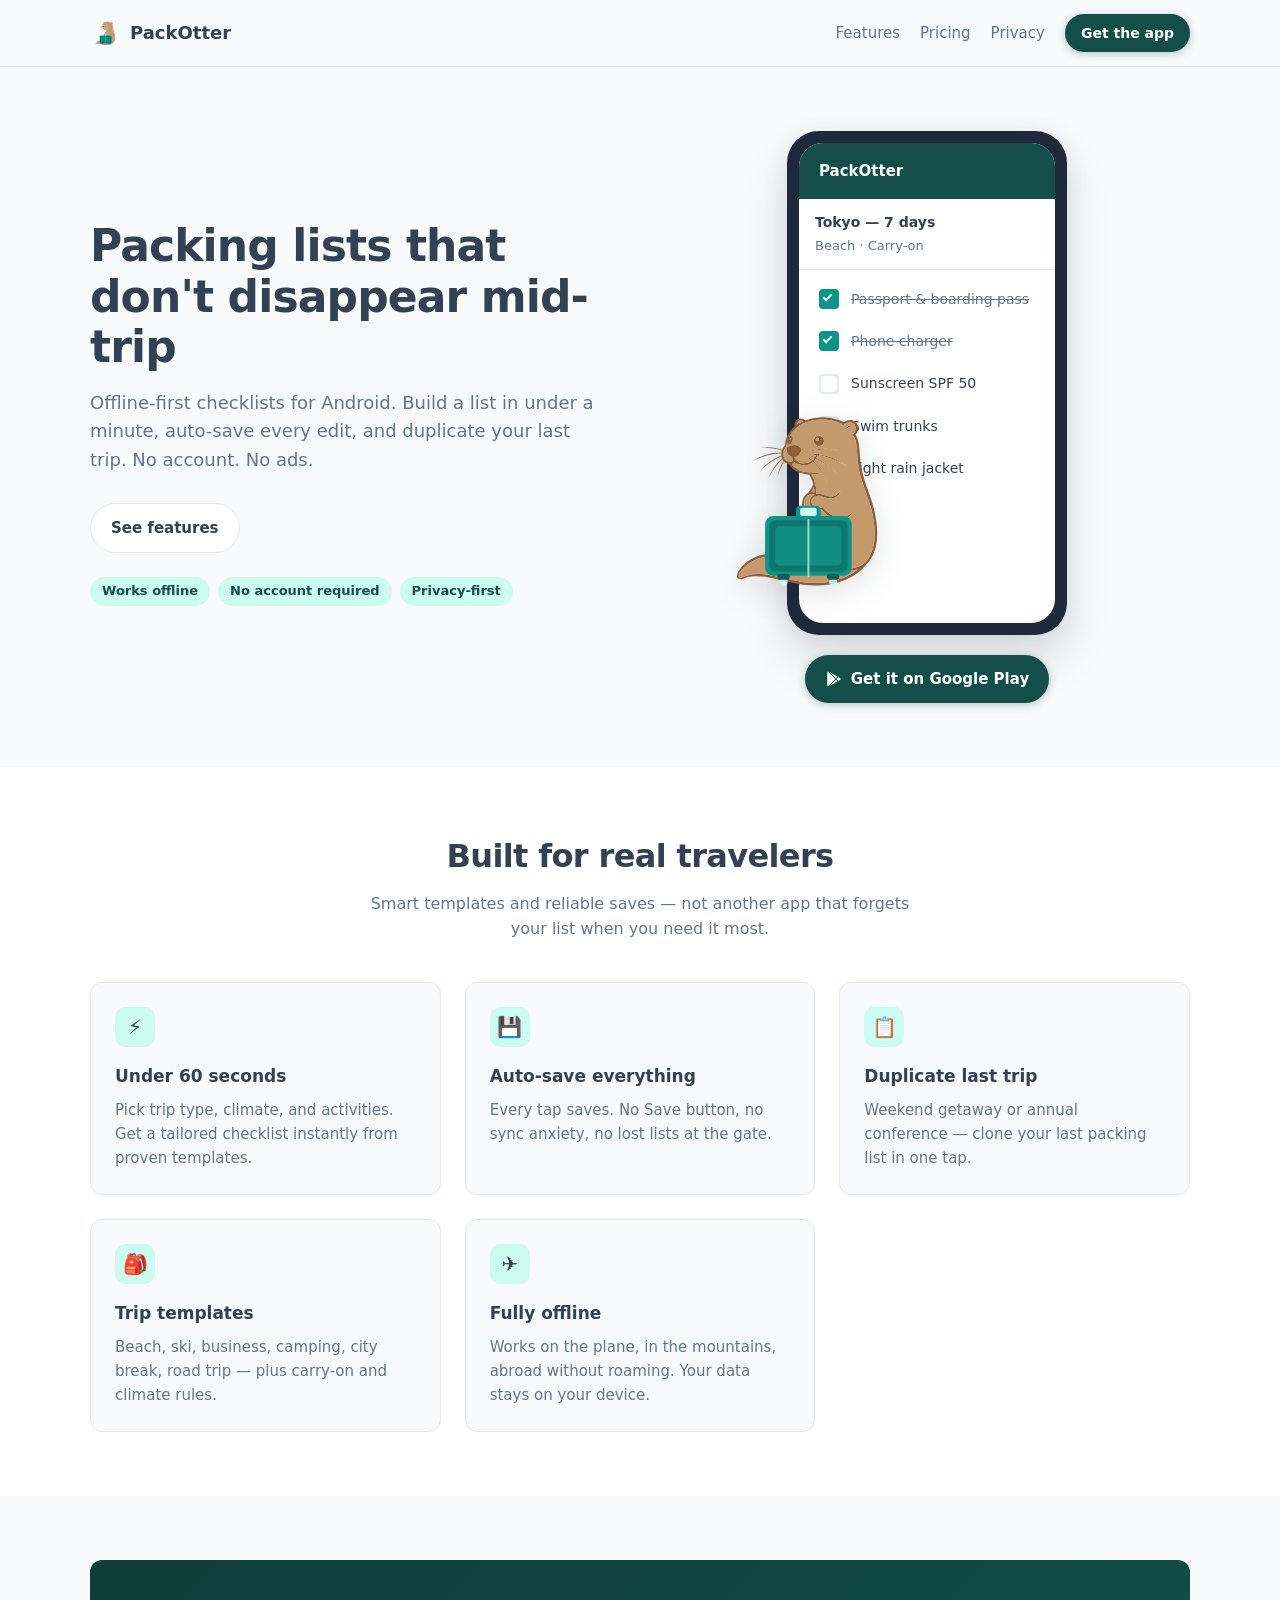
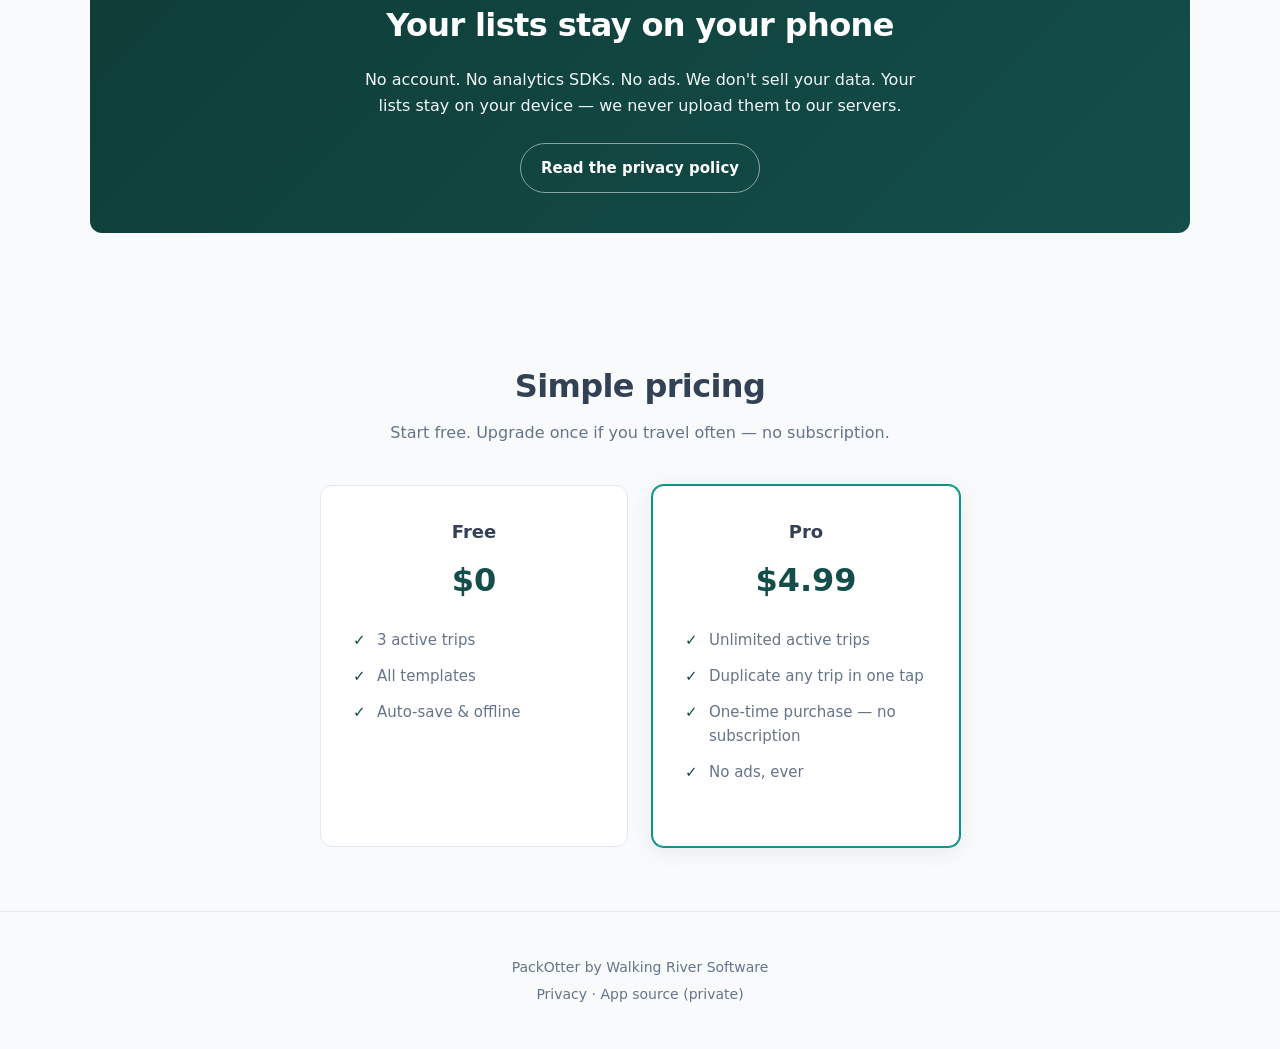
==== index.html @ c83de62f "Enhance marketing content and add app linking files - Updated pricing details in index.html for clar" ====
<!DOCTYPE html>
<html lang="en">
<head>
  <meta charset="utf-8" />
  <meta name="viewport" content="width=device-width, initial-scale=1" />
  <title>PackOtter — Offline travel packing lists for Android</title>
  <meta name="description" content="Build a packing checklist in under a minute. Auto-save every edit. Duplicate last trip. No account, no ads." />
  <meta property="og:title" content="PackOtter — Offline travel packing lists" />
  <meta property="og:description" content="The packing list app that doesn't lose your stuff, doesn't need an account, and doesn't need a subscription." />
  <meta property="og:type" content="website" />
  <link rel="icon" href="assets/favicon.svg" type="image/svg+xml" />
  <link rel="apple-touch-icon" href="assets/apple-touch-icon.png" />
  <link rel="stylesheet" href="css/style.css" />
</head>
<body>
  <header class="site-header">
    <div class="container">
      <a href="index.html" class="logo" aria-label="PackOtter home">
        <img src="assets/logo.svg" width="32" height="32" alt="" aria-hidden="true" />
        PackOtter
      </a>
      <nav aria-label="Main">
        <ul class="nav-links">
          <li><a href="#features" class="nav-hide-mobile">Features</a></li>
          <li><a href="#pricing" class="nav-hide-mobile">Pricing</a></li>
          <li><a href="privacy.html">Privacy</a></li>
          <li>
            <a href="#download" class="btn btn-primary" style="padding: 0.5rem 1rem; font-size: 0.875rem;">Get the app</a>
          </li>
        </ul>
      </nav>
    </div>
  </header>

  <main>
    <section class="hero">
      <div class="container hero-grid">
        <div>
          <h1>Packing lists that don't disappear mid-trip</h1>
          <p class="lead">
            Offline-first checklists for Android. Build a list in under a minute,
            auto-save every edit, and duplicate your last trip.
            No account. No ads.
          </p>
          <div class="hero-cta">
            <a href="#features" class="btn btn-secondary">See features</a>
          </div>
          <div class="hero-badges">
            <span class="badge">Works offline</span>
            <span class="badge">No account required</span>
            <span class="badge">Privacy-first</span>
          </div>
        </div>

        <div class="hero-visual" aria-hidden="true">
          <img src="assets/otter.svg" class="hero-otter" width="200" height="233" alt="" />
          <div class="phone-mockup">
            <div class="phone-frame">
              <div class="phone-screen">
                <div class="mock-header">PackOtter</div>
                <div class="mock-trip">
                  <strong>Tokyo — 7 days</strong>
                  <span>Beach &middot; Carry-on</span>
                </div>
                <div class="mock-checklist">
                  <div class="mock-item done">
                    <span class="mock-checkbox checked"></span>
                    Passport &amp; boarding pass
                  </div>
                  <div class="mock-item done">
                    <span class="mock-checkbox checked"></span>
                    Phone charger
                  </div>
                  <div class="mock-item">
                    <span class="mock-checkbox"></span>
                    Sunscreen SPF 50
                  </div>
                  <div class="mock-item">
                    <span class="mock-checkbox"></span>
                    Swim trunks
                  </div>
                  <div class="mock-item">
                    <span class="mock-checkbox"></span>
                    Light rain jacket
                  </div>
                </div>
              </div>
            </div>
          </div>
          <div class="hero-cta hero-cta--play" id="download">
            <a href="https://play.google.com/store/apps/details?id=com.walkingriver.packotter" class="btn btn-primary" rel="noopener">
              <svg viewBox="0 0 24 24" fill="currentColor" aria-hidden="true"><path d="M3 20.5V3.5C3 2.91 3.34 2.39 3.84 2.15L13.69 12 3.84 21.85C3.34 21.6 3 21.09 3 20.5ZM16.81 15.12L6.05 21.34L14.54 12.85L16.81 15.12ZM20.16 10.81C20.5 11.08 20.75 11.5 20.75 12C20.75 12.5 20.53 12.9 20.18 13.18L17.89 14.5L15.39 12L17.89 9.5L20.16 10.81ZM6.05 2.66L16.81 8.88L14.54 11.15L6.05 2.66Z"/></svg>
              Get it on Google Play
            </a>
          </div>
        </div>
      </div>
    </section>

    <section class="features" id="features">
      <div class="container">
        <h2>Built for real travelers</h2>
        <p class="section-lead">Smart templates and reliable saves — not another app that forgets your list when you need it most.</p>
        <div class="feature-grid">
          <article class="feature-card">
            <div class="feature-icon" aria-hidden="true">⚡</div>
            <h3>Under 60 seconds</h3>
            <p>Pick trip type, climate, and activities. Get a tailored checklist instantly from proven templates.</p>
          </article>
          <article class="feature-card">
            <div class="feature-icon" aria-hidden="true">💾</div>
            <h3>Auto-save everything</h3>
            <p>Every tap saves. No Save button, no sync anxiety, no lost lists at the gate.</p>
          </article>
          <article class="feature-card">
            <div class="feature-icon" aria-hidden="true">📋</div>
            <h3>Duplicate last trip</h3>
            <p>Weekend getaway or annual conference — clone your last packing list in one tap.</p>
          </article>
          <article class="feature-card">
            <div class="feature-icon" aria-hidden="true">🎒</div>
            <h3>Trip templates</h3>
            <p>Beach, ski, business, camping, city break, road trip — plus carry-on and climate rules.</p>
          </article>
          <article class="feature-card">
            <div class="feature-icon" aria-hidden="true">✈️</div>
            <h3>Fully offline</h3>
            <p>Works on the plane, in the mountains, abroad without roaming. Your data stays on your device.</p>
          </article>
        </div>
      </div>
    </section>

    <section>
      <div class="container">
        <div class="privacy-block">
          <h2>Your lists stay on your phone</h2>
          <p>
            No account. No analytics SDKs. No ads. We don't sell your data.
            Your lists stay on your device — we never upload them to our servers.
          </p>
          <a href="privacy.html" class="btn btn-secondary">Read the privacy policy</a>
        </div>
      </div>
    </section>

    <section id="pricing">
      <div class="container">
        <h2>Simple pricing</h2>
        <p class="section-lead">Start free. Upgrade once if you travel often — no subscription.</p>
        <div class="pricing-grid">
          <div class="price-card">
            <h3>Free</h3>
            <p class="price">$0</p>
            <ul>
              <li>3 active trips</li>
              <li>All templates</li>
              <li>Auto-save &amp; offline</li>
            </ul>
          </div>
          <div class="price-card featured">
            <h3>Pro</h3>
            <p class="price">$4.99</p>
            <ul>
              <li>Unlimited active trips</li>
              <li>Duplicate any trip in one tap</li>
              <li>One-time purchase — no subscription</li>
              <li>No ads, ever</li>
            </ul>
          </div>
        </div>
      </div>
    </section>
  </main>

  <footer class="site-footer">
    <div class="container">
      <p>PackOtter by <a href="https://github.com/walkingriver">Walking River Software</a></p>
      <p>
        <a href="privacy.html">Privacy</a>
        &middot;
        <a href="https://github.com/walkingriver/pack-otter-app">App source (private)</a>
      </p>
    </div>
  </footer>
</body>
</html>
---- css/style.css ----
:root {
  /* Teal is accent/highlight — not large text or button fills at mid luminance */
  --teal: #0d9488;
  --teal-dark: #134e4a;
  --teal-darker: #0f3d38;
  --teal-light: #ccfbf1;
  --slate: #334155;
  --slate-muted: #64748b;
  --surface: #f8fafc;
  --white: #ffffff;
  --border: #e2e8f0;
  --shadow: 0 4px 24px rgba(15, 23, 42, 0.08);
  --radius: 12px;
  --max-width: 1100px;
  /* WCAG AA: white on --cta-bg ≈ 7.2:1; --cta-bg on white ≈ 7.2:1 for links */
  --cta-bg: #134e4a;
  --cta-bg-hover: #0f3d38;
  --link: #0f5c54;
}

*,
*::before,
*::after {
  box-sizing: border-box;
}

html {
  scroll-behavior: smooth;
}

body {
  margin: 0;
  font-family: system-ui, -apple-system, "Segoe UI", Roboto, sans-serif;
  line-height: 1.6;
  color: var(--slate);
  background: var(--surface);
}

img {
  max-width: 100%;
  height: auto;
  display: block;
}

a {
  color: var(--link);
  text-decoration: none;
}

a:hover {
  text-decoration: underline;
}

.container {
  width: min(100% - 2rem, var(--max-width));
  margin-inline: auto;
}

/* Header */

.site-header {
  position: sticky;
  top: 0;
  z-index: 10;
  background: rgba(248, 250, 252, 0.9);
  backdrop-filter: blur(8px);
  border-bottom: 1px solid var(--border);
}

.site-header .container {
  display: flex;
  align-items: center;
  justify-content: space-between;
  padding: 0.875rem 0;
}

.logo {
  display: flex;
  align-items: center;
  gap: 0.5rem;
  font-weight: 700;
  font-size: 1.125rem;
  color: var(--slate);
  text-decoration: none;
}

.logo:hover {
  text-decoration: none;
}

.logo svg,
.logo img {
  width: 32px;
  height: 32px;
}

.nav-links {
  display: flex;
  align-items: center;
  gap: 1.25rem;
  list-style: none;
  margin: 0;
  padding: 0;
}

.nav-links a {
  color: var(--slate-muted);
  font-size: 0.9375rem;
  text-decoration: none;
}

.nav-links a:hover {
  color: var(--teal-dark);
}

/* Buttons */

.btn {
  display: inline-flex;
  align-items: center;
  justify-content: center;
  gap: 0.5rem;
  padding: 0.75rem 1.25rem;
  border-radius: 999px;
  font-weight: 600;
  font-size: 0.9375rem;
  text-decoration: none;
  border: none;
  cursor: pointer;
  transition: transform 0.15s ease, box-shadow 0.15s ease;
}

.btn:hover {
  text-decoration: none;
  transform: translateY(-1px);
}

.btn-primary,
a.btn-primary {
  background: var(--cta-bg);
  color: var(--white);
  box-shadow: 0 2px 8px rgba(15, 61, 56, 0.28);
}

.btn-primary:hover,
a.btn-primary:hover {
  background: var(--cta-bg-hover);
  color: var(--white);
  text-decoration: none;
}

.btn-secondary {
  background: var(--white);
  color: var(--slate);
  border: 1px solid var(--border);
}

.btn-secondary:hover {
  border-color: var(--teal-dark);
  color: var(--teal-dark);
}

.btn svg {
  width: 1.125rem;
  height: 1.125rem;
}

/* Hero */

.hero {
  padding: 3.5rem 0 4rem;
}

.hero-grid {
  display: grid;
  grid-template-columns: 1fr 1fr;
  gap: 3rem;
  align-items: center;
}

.hero h1 {
  font-size: clamp(2rem, 4vw, 2.75rem);
  line-height: 1.15;
  margin: 0 0 1rem;
  color: var(--slate);
  letter-spacing: -0.02em;
}

.hero .lead {
  font-size: 1.125rem;
  color: var(--slate-muted);
  margin: 0 0 1.75rem;
  max-width: 32rem;
}

.hero-cta {
  display: flex;
  flex-wrap: wrap;
  gap: 0.75rem;
  margin-bottom: 1.5rem;
}

.hero-badges {
  display: flex;
  flex-wrap: wrap;
  gap: 0.5rem;
}

.badge {
  display: inline-block;
  padding: 0.25rem 0.75rem;
  background: var(--teal-light);
  color: var(--cta-bg);
  border-radius: 999px;
  font-size: 0.8125rem;
  font-weight: 600;
}

/* Hero visual (phone + otter + Play CTA) */

.hero-visual {
  position: relative;
  display: flex;
  flex-direction: column;
  align-items: center;
  justify-self: center;
  width: min(320px, 100%);
  padding-top: 0.5rem;
}

.hero-otter {
  position: absolute;
  left: -3.5rem;
  bottom: 5.5rem;
  width: clamp(140px, 38vw, 200px);
  height: auto;
  z-index: 2;
  pointer-events: none;
  filter: drop-shadow(0 8px 16px rgba(15, 23, 42, 0.12));
}

/* Phone mockup */

.phone-mockup {
  position: relative;
  z-index: 1;
  width: min(280px, 100%);
}

.hero-cta--play {
  position: relative;
  z-index: 2;
  margin-top: 1.25rem;
  margin-bottom: 0;
  justify-content: center;
}

.phone-frame {
  background: #1e293b;
  border-radius: 2rem;
  padding: 0.75rem;
  box-shadow: var(--shadow), 0 24px 48px rgba(15, 23, 42, 0.12);
}

.phone-screen {
  background: var(--white);
  border-radius: 1.5rem;
  overflow: hidden;
  min-height: 480px;
}

.mock-header {
  background: var(--cta-bg);
  color: var(--white);
  padding: 1rem 1.25rem;
  font-weight: 600;
  font-size: 0.9375rem;
}

.mock-trip {
  padding: 0.75rem 1rem;
  border-bottom: 1px solid var(--border);
  font-size: 0.875rem;
}

.mock-trip strong {
  display: block;
  color: var(--slate);
}

.mock-trip span {
  color: var(--slate-muted);
  font-size: 0.8125rem;
}

.mock-checklist {
  padding: 0.5rem 0;
}

.mock-item {
  display: flex;
  align-items: center;
  gap: 0.75rem;
  padding: 0.625rem 1.25rem;
  font-size: 0.875rem;
}

.mock-checkbox {
  width: 1.25rem;
  height: 1.25rem;
  border: 2px solid var(--border);
  border-radius: 4px;
  flex-shrink: 0;
}

.mock-checkbox.checked {
  background: var(--teal);
  border-color: var(--teal);
  position: relative;
}

.mock-checkbox.checked::after {
  content: "";
  position: absolute;
  left: 4px;
  top: 1px;
  width: 5px;
  height: 9px;
  border: solid white;
  border-width: 0 2px 2px 0;
  transform: rotate(45deg);
}

.mock-item.done {
  color: var(--slate-muted);
  text-decoration: line-through;
}

.screenshot-slot {
  margin-top: 1rem;
  text-align: center;
}

.screenshot-slot img {
  border-radius: var(--radius);
  box-shadow: var(--shadow);
  margin-inline: auto;
}

.screenshot-slot figcaption {
  margin-top: 0.5rem;
  font-size: 0.8125rem;
  color: var(--slate-muted);
}

/* Sections */

section {
  padding: 4rem 0;
}

section h2 {
  font-size: clamp(1.5rem, 3vw, 2rem);
  margin: 0 0 0.5rem;
  text-align: center;
  letter-spacing: -0.02em;
}

.section-lead {
  text-align: center;
  color: var(--slate-muted);
  max-width: 36rem;
  margin: 0 auto 2.5rem;
}

.features {
  background: var(--white);
}

.feature-grid {
  display: grid;
  grid-template-columns: repeat(auto-fit, minmax(260px, 1fr));
  gap: 1.5rem;
}

.feature-card {
  padding: 1.5rem;
  border: 1px solid var(--border);
  border-radius: var(--radius);
  background: var(--surface);
}

.feature-card h3 {
  margin: 0 0 0.5rem;
  font-size: 1.0625rem;
  color: var(--slate);
}

.feature-card p {
  margin: 0;
  font-size: 0.9375rem;
  color: var(--slate-muted);
}

.feature-icon {
  width: 2.5rem;
  height: 2.5rem;
  background: var(--teal-light);
  border-radius: 10px;
  display: flex;
  align-items: center;
  justify-content: center;
  margin-bottom: 1rem;
  font-size: 1.25rem;
}

/* Privacy block */

.privacy-block {
  background: linear-gradient(135deg, var(--cta-bg-hover) 0%, var(--cta-bg) 100%);
  color: var(--white);
  border-radius: var(--radius);
  padding: 2.5rem;
  text-align: center;
}

.privacy-block h2 {
  color: var(--white);
  margin-bottom: 1rem;
}

.privacy-block p {
  max-width: 36rem;
  margin: 0 auto 1.5rem;
  opacity: 0.95;
}

.privacy-block .btn-secondary {
  background: transparent;
  color: var(--white);
  border-color: rgba(255, 255, 255, 0.5);
}

.privacy-block .btn-secondary:hover {
  background: rgba(255, 255, 255, 0.1);
  border-color: var(--white);
  color: var(--white);
}

/* Pricing */

.pricing-grid {
  display: grid;
  grid-template-columns: repeat(auto-fit, minmax(260px, 1fr));
  gap: 1.5rem;
  max-width: 640px;
  margin-inline: auto;
}

.price-card {
  background: var(--white);
  border: 1px solid var(--border);
  border-radius: var(--radius);
  padding: 2rem;
  text-align: center;
}

.price-card.featured {
  border-color: var(--teal);
  box-shadow: 0 0 0 1px var(--teal), var(--shadow);
}

.price-card h3 {
  margin: 0 0 0.25rem;
  font-size: 1.125rem;
}

.price-card .price {
  font-size: 2rem;
  font-weight: 700;
  color: var(--teal-dark);
  margin: 0.5rem 0 1rem;
}

.price-card ul {
  list-style: none;
  padding: 0;
  margin: 0 0 1.5rem;
  text-align: left;
  font-size: 0.9375rem;
  color: var(--slate-muted);
}

.price-card li {
  padding: 0.375rem 0;
  padding-left: 1.5rem;
  position: relative;
}

.price-card li::before {
  content: "✓";
  position: absolute;
  left: 0;
  color: var(--teal-dark);
  font-weight: 700;
}

/* Footer */

.site-footer {
  padding: 2.5rem 0;
  border-top: 1px solid var(--border);
  text-align: center;
  font-size: 0.875rem;
  color: var(--slate-muted);
}

.site-footer p {
  margin: 0.25rem 0;
}

.site-footer a {
  color: var(--slate-muted);
}

.site-footer a:hover {
  color: var(--link);
}

/* Privacy page */

.page-content {
  padding: 3rem 0 4rem;
}

.page-content h1 {
  color: var(--teal-dark);
  margin-top: 0;
}

.page-content h2 {
  color: var(--cta-bg-hover);
  font-size: 1.25rem;
  margin-top: 2rem;
  text-align: left;
}

.page-content ul {
  padding-left: 1.25rem;
}

.back-link {
  display: inline-block;
  margin-bottom: 1.5rem;
  font-size: 0.9375rem;
}

/* Responsive */

@media (max-width: 768px) {
  .hero-grid {
    grid-template-columns: 1fr;
    gap: 2rem;
  }

  .hero-visual {
    order: -1;
  }

  .hero-otter {
    left: -0.5rem;
    bottom: 6.5rem;
    width: 130px;
    z-index: 2;
  }

  .nav-links .nav-hide-mobile {
    display: none;
  }

  .hero {
    padding-top: 2rem;
  }
}
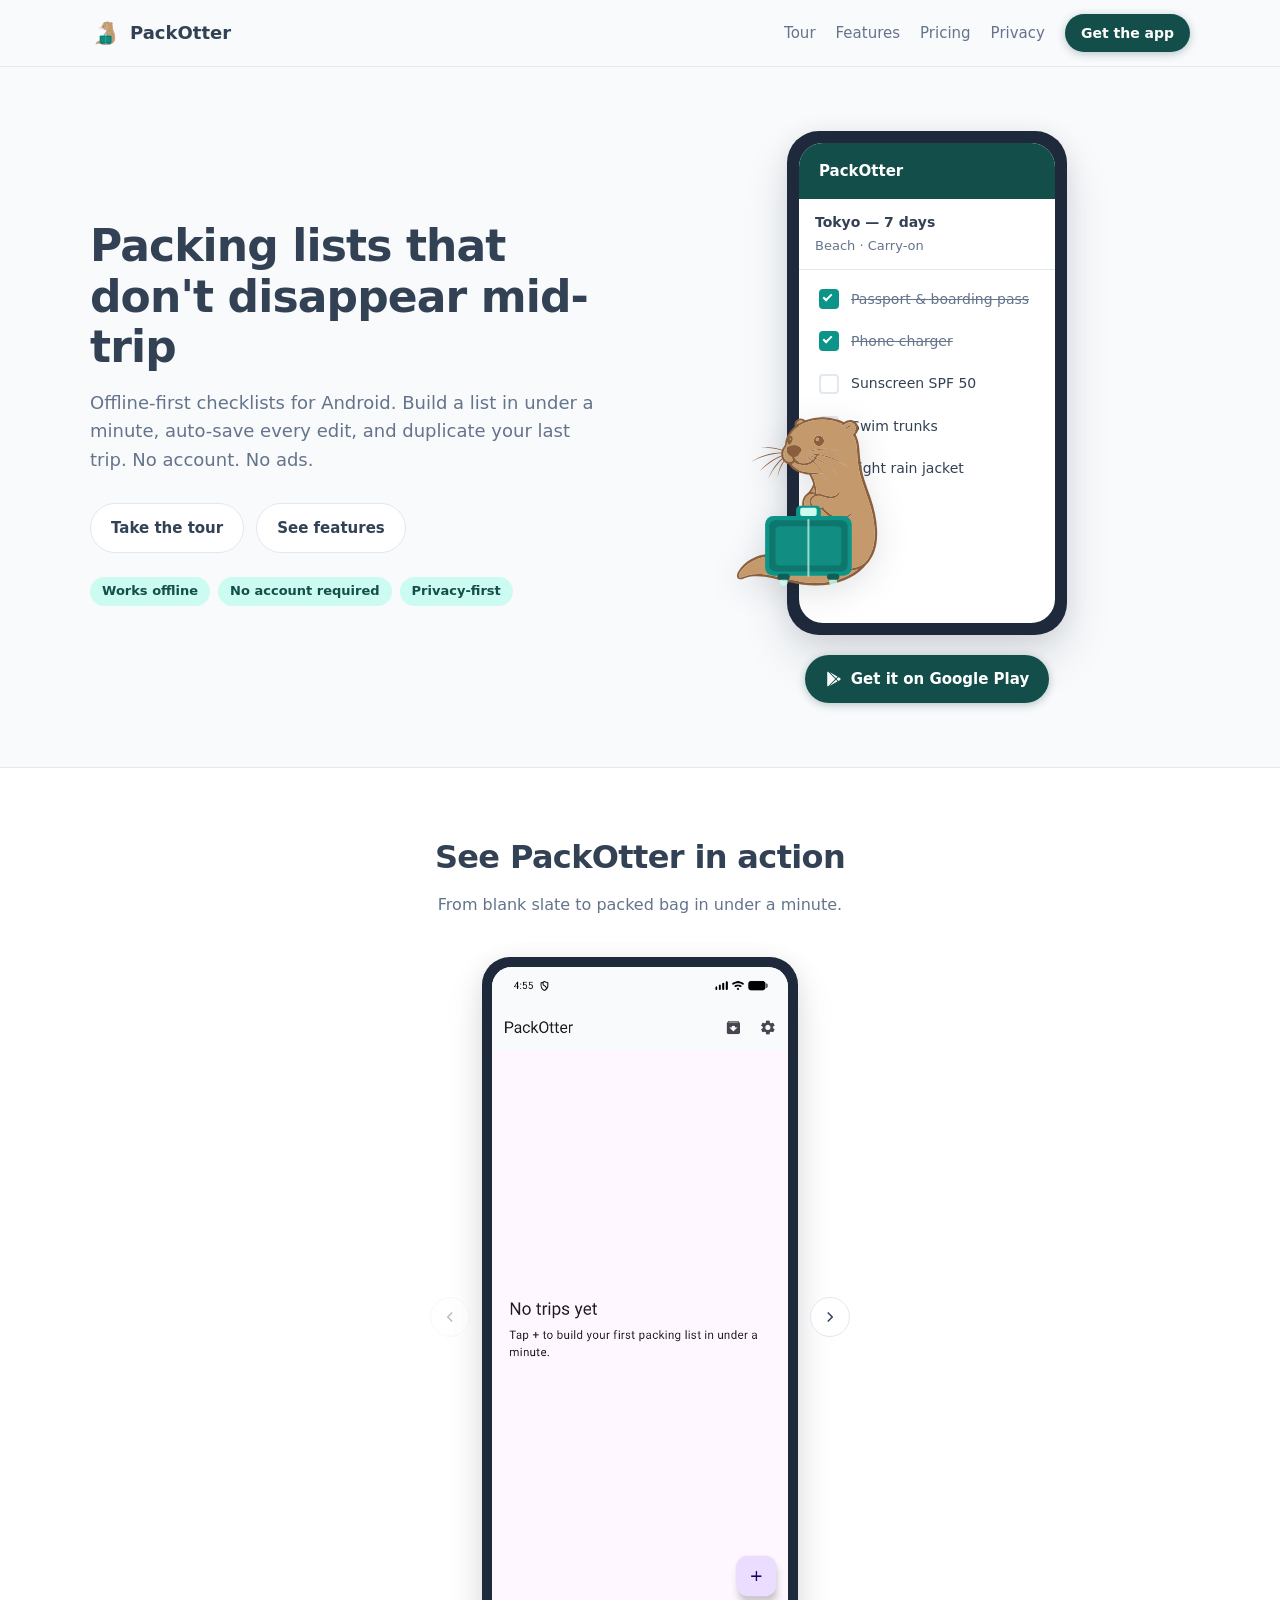
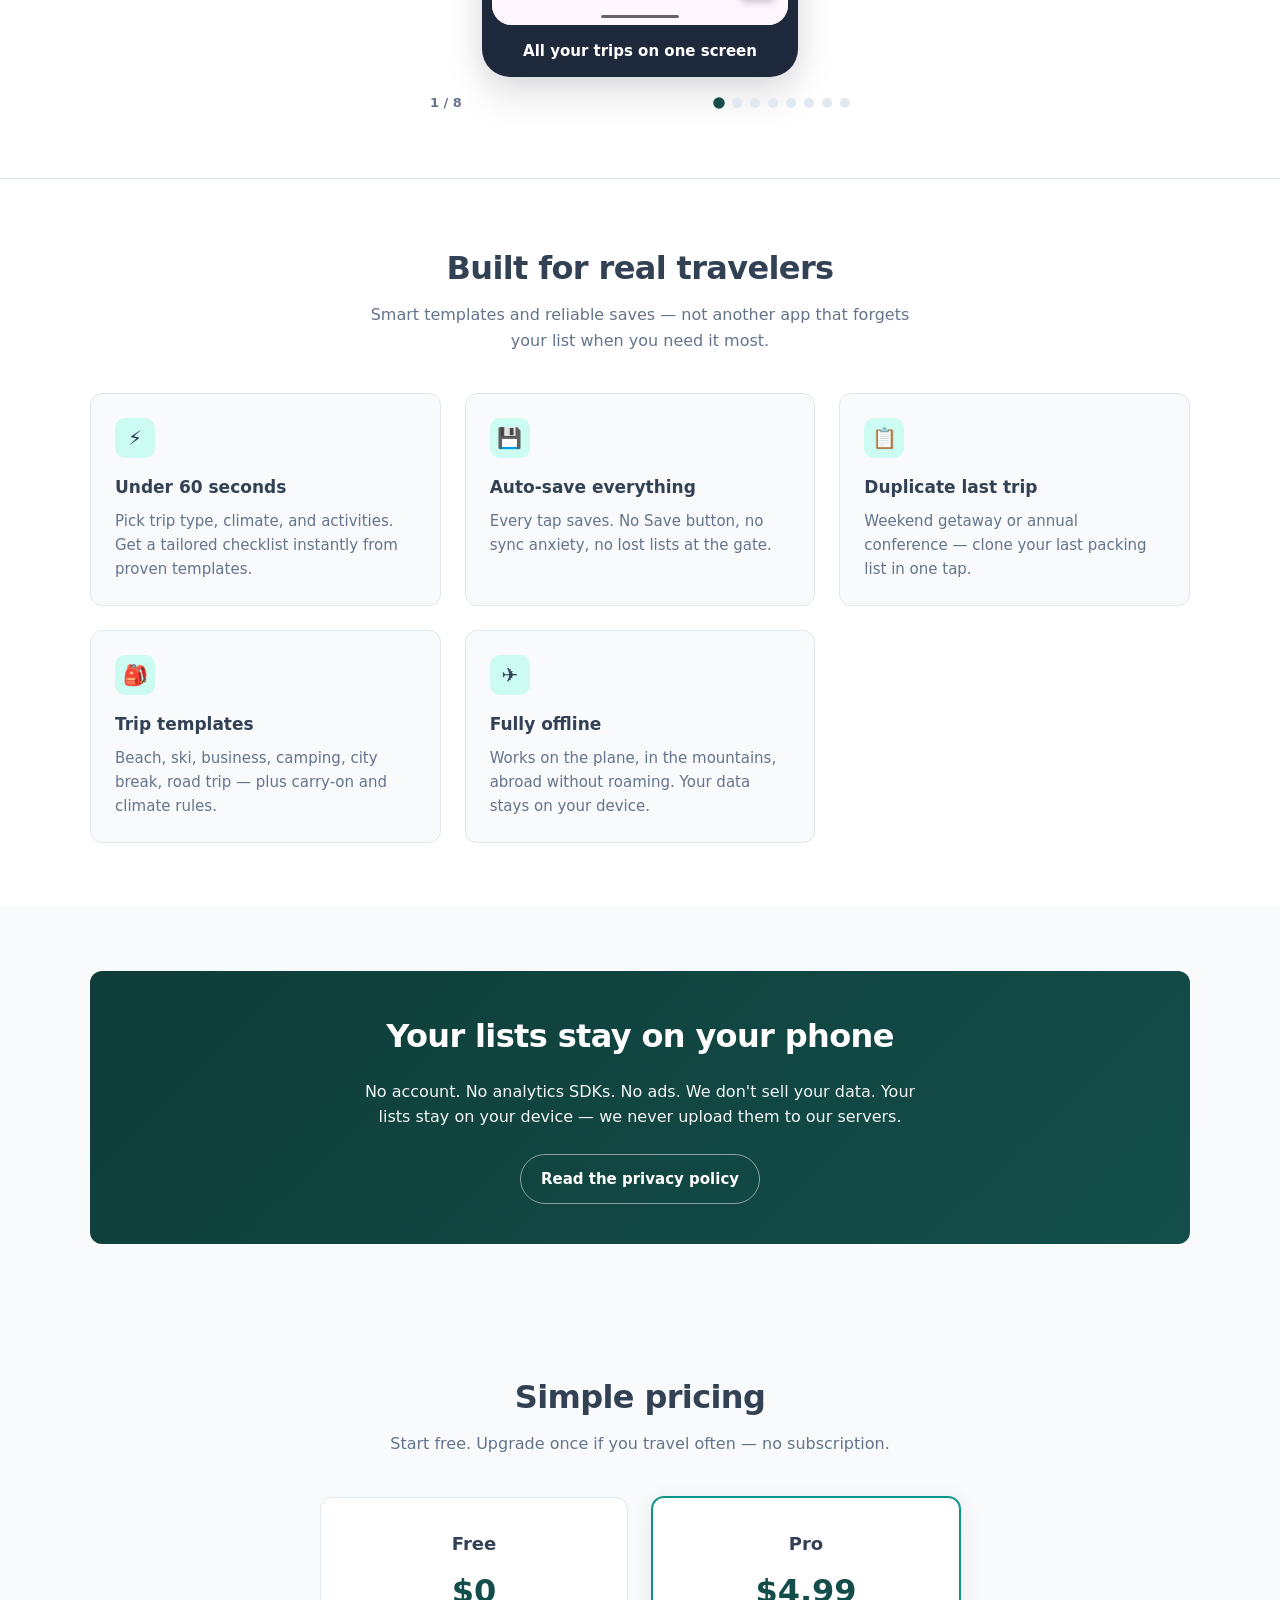
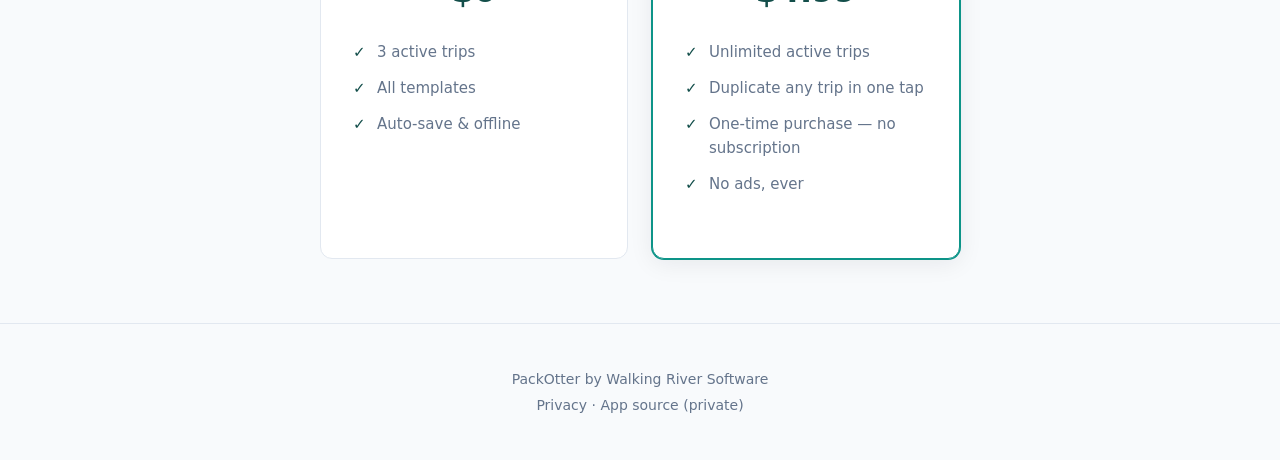
==== commit 0eff8cab: "Add app tour section and screenshots to enhance user experience - Introduced a new tour section in i" ====
--- a/index.html
+++ b/index.html
@@ -21,6 +21,7 @@
       </a>
       <nav aria-label="Main">
         <ul class="nav-links">
+          <li><a href="#tour" class="nav-hide-mobile">Tour</a></li>
           <li><a href="#features" class="nav-hide-mobile">Features</a></li>
           <li><a href="#pricing" class="nav-hide-mobile">Pricing</a></li>
           <li><a href="privacy.html">Privacy</a></li>
@@ -43,6 +44,7 @@
             No account. No ads.
           </p>
           <div class="hero-cta">
+            <a href="#tour" class="btn btn-secondary">Take the tour</a>
             <a href="#features" class="btn btn-secondary">See features</a>
           </div>
           <div class="hero-badges">
@@ -97,6 +99,31 @@
       </div>
     </section>
 
+    <section class="tour" id="tour">
+      <div class="container">
+        <h2>See PackOtter in action</h2>
+        <p class="section-lead">From blank slate to packed bag in under a minute.</p>
+        <div class="tour-viewer" data-tour tabindex="0" aria-label="App screenshot tour">
+          <div class="tour-stage">
+            <button type="button" class="tour-nav" data-tour-prev aria-label="Previous screen">
+              <svg viewBox="0 0 24 24" fill="none" stroke="currentColor" stroke-width="2" aria-hidden="true"><path d="M15 18l-6-6 6-6"/></svg>
+            </button>
+            <figure class="tour-phone">
+              <img src="assets/screenshots/01_home.png" width="360" height="800" data-tour-img alt="PackOtter home screen showing trip list" />
+              <figcaption data-tour-caption>All your trips on one screen</figcaption>
+            </figure>
+            <button type="button" class="tour-nav" data-tour-next aria-label="Next screen">
+              <svg viewBox="0 0 24 24" fill="none" stroke="currentColor" stroke-width="2" aria-hidden="true"><path d="M9 18l6-6-6-6"/></svg>
+            </button>
+          </div>
+          <div class="tour-meta">
+            <span class="tour-counter" data-tour-counter>1 / 8</span>
+            <div class="tour-dots" data-tour-dots role="tablist" aria-label="Tour screens"></div>
+          </div>
+        </div>
+      </div>
+    </section>
+
     <section class="features" id="features">
       <div class="container">
         <h2>Built for real travelers</h2>
@@ -183,5 +210,6 @@
       </p>
     </div>
   </footer>
+  <script src="js/tour.js" defer></script>
 </body>
 </html>
--- a/css/style.css
+++ b/css/style.css
@@ -353,6 +353,116 @@
   color: var(--slate-muted);
 }
 
+/* App tour */
+
+.tour {
+  background: var(--white);
+  border-top: 1px solid var(--border);
+  border-bottom: 1px solid var(--border);
+}
+
+.tour-viewer {
+  max-width: 420px;
+  margin-inline: auto;
+}
+
+.tour-stage {
+  display: grid;
+  grid-template-columns: auto 1fr auto;
+  align-items: center;
+  gap: 0.75rem;
+}
+
+.tour-phone {
+  margin: 0;
+  background: #1e293b;
+  border-radius: 1.75rem;
+  padding: 0.625rem;
+  box-shadow: var(--shadow), 0 20px 40px rgba(15, 23, 42, 0.1);
+}
+
+.tour-phone img {
+  width: 100%;
+  border-radius: 1.25rem;
+  aspect-ratio: 9 / 20;
+  object-fit: cover;
+  object-position: top;
+  background: var(--white);
+}
+
+.tour-phone figcaption {
+  margin: 0.875rem 0.25rem 0.25rem;
+  text-align: center;
+  font-size: 0.9375rem;
+  font-weight: 600;
+  color: var(--white);
+}
+
+.tour-nav {
+  display: inline-flex;
+  align-items: center;
+  justify-content: center;
+  width: 2.5rem;
+  height: 2.5rem;
+  border: 1px solid var(--border);
+  border-radius: 999px;
+  background: var(--white);
+  color: var(--slate);
+  cursor: pointer;
+  transition: border-color 0.15s ease, color 0.15s ease;
+}
+
+.tour-nav:hover:not(:disabled) {
+  border-color: var(--teal-dark);
+  color: var(--teal-dark);
+}
+
+.tour-nav:disabled {
+  opacity: 0.35;
+  cursor: not-allowed;
+}
+
+.tour-nav svg {
+  width: 1.125rem;
+  height: 1.125rem;
+}
+
+.tour-meta {
+  display: flex;
+  align-items: center;
+  justify-content: space-between;
+  margin-top: 1rem;
+  gap: 1rem;
+}
+
+.tour-counter {
+  font-size: 0.8125rem;
+  font-weight: 600;
+  color: var(--slate-muted);
+}
+
+.tour-dots {
+  display: flex;
+  flex-wrap: wrap;
+  justify-content: center;
+  gap: 0.5rem;
+}
+
+.tour-dot {
+  width: 0.625rem;
+  height: 0.625rem;
+  padding: 0;
+  border: none;
+  border-radius: 999px;
+  background: var(--border);
+  cursor: pointer;
+}
+
+.tour-dot.is-active {
+  background: var(--teal-dark);
+  transform: scale(1.15);
+}
+
 /* Sections */
 
 section {
@@ -581,4 +691,18 @@
   .hero {
     padding-top: 2rem;
   }
-}
+
+  .tour-stage {
+    grid-template-columns: 1fr;
+    gap: 1rem;
+  }
+
+  .tour-nav {
+    display: none;
+  }
+
+  .tour-meta {
+    flex-direction: column;
+    align-items: center;
+  }
+}
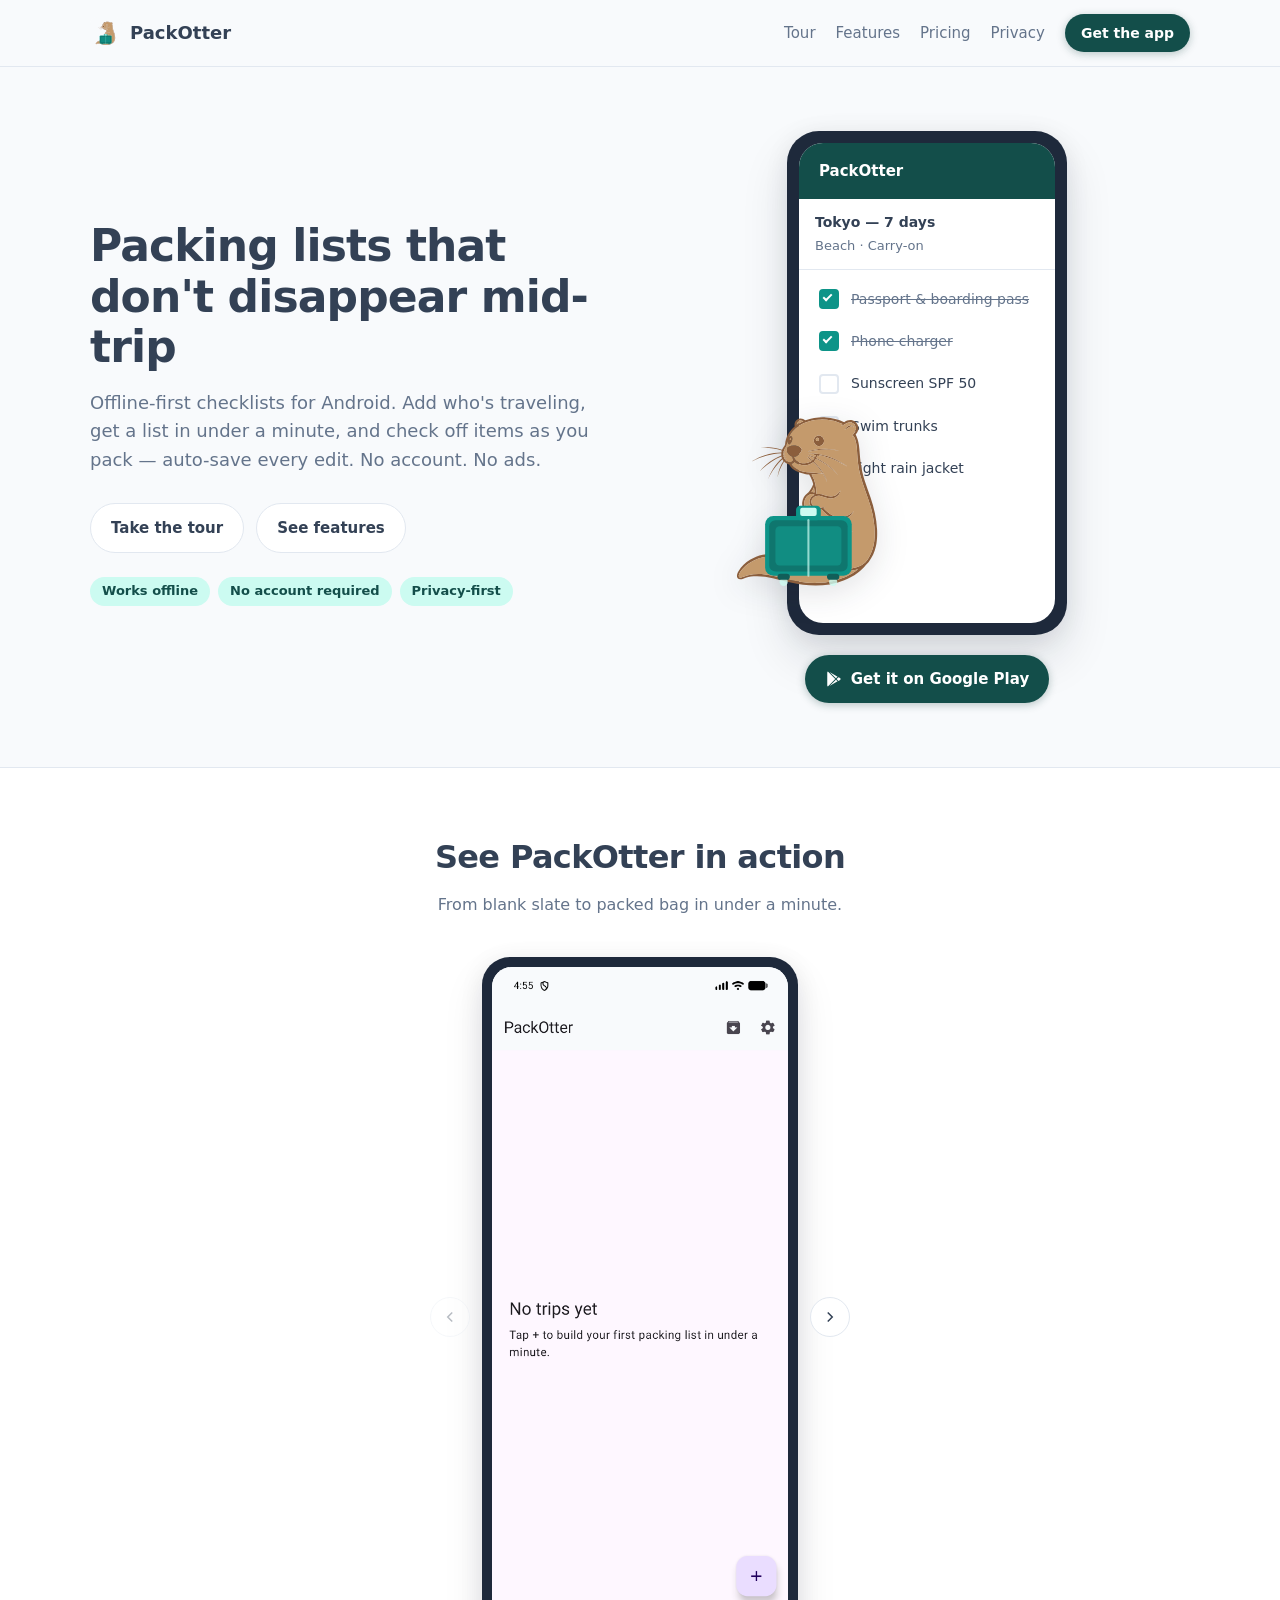
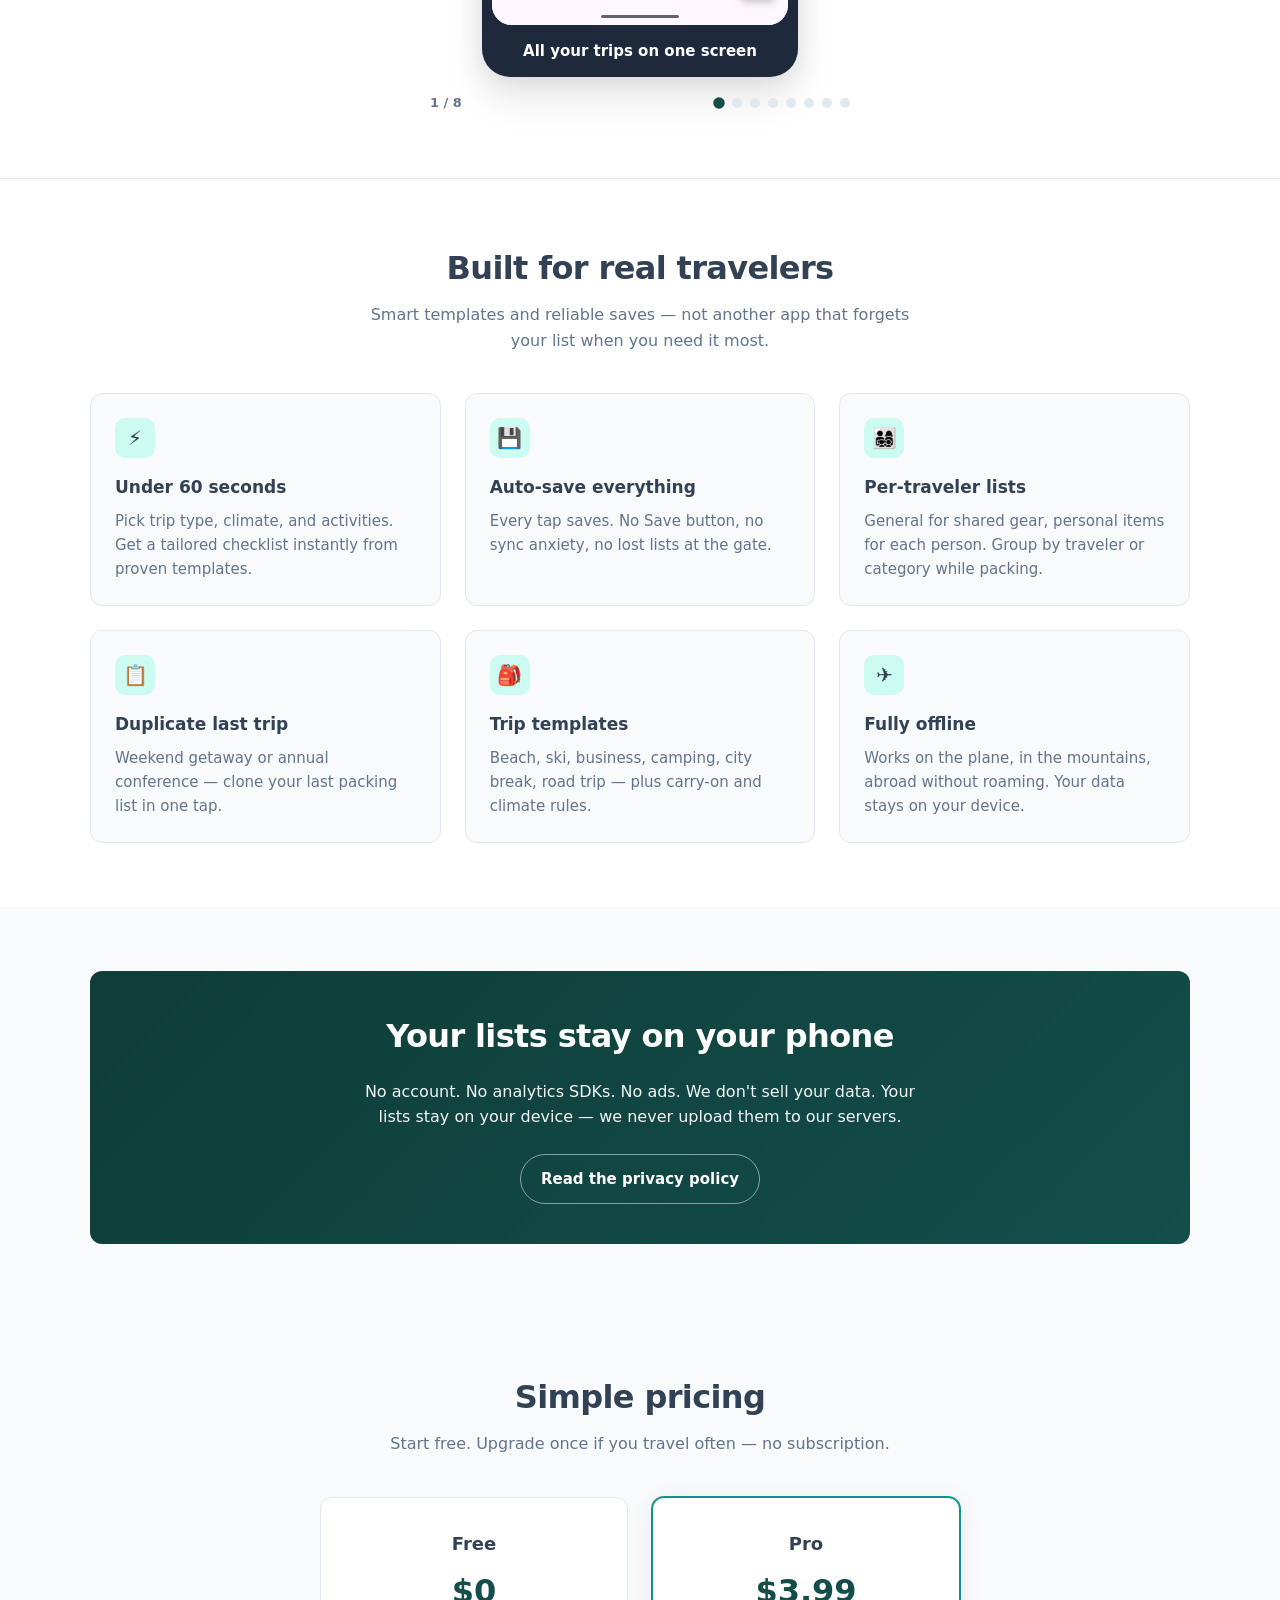
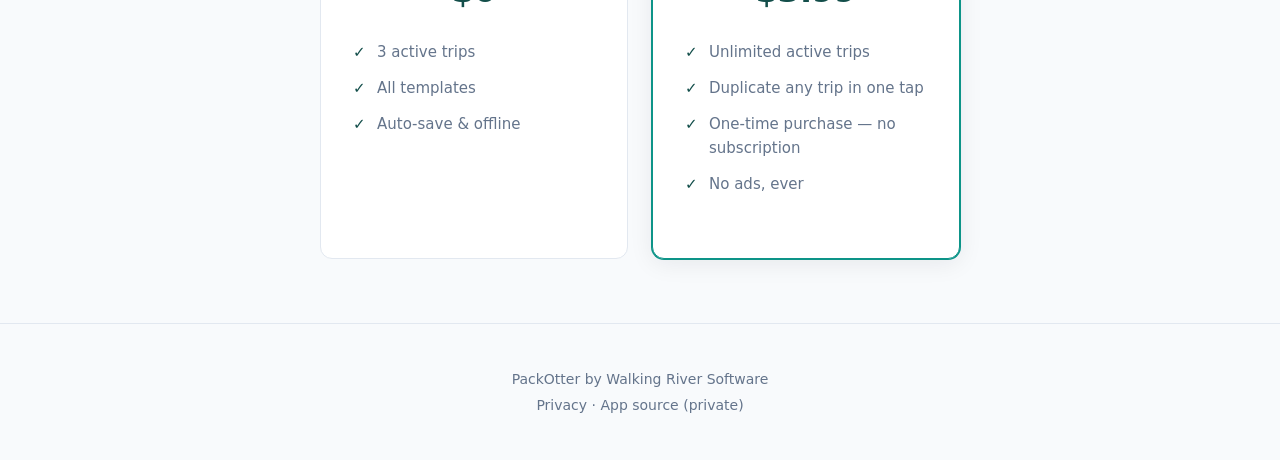
==== commit 9536cc83: "Enhance app features and marketing content - Updated the app description in index.html to include tr" ====
--- a/index.html
+++ b/index.html
@@ -39,8 +39,8 @@
         <div>
           <h1>Packing lists that don't disappear mid-trip</h1>
           <p class="lead">
-            Offline-first checklists for Android. Build a list in under a minute,
-            auto-save every edit, and duplicate your last trip.
+            Offline-first checklists for Android. Add who's traveling, get a list in under a minute,
+            and check off items as you pack — auto-save every edit.
             No account. No ads.
           </p>
           <div class="hero-cta">
@@ -140,6 +140,11 @@
             <p>Every tap saves. No Save button, no sync anxiety, no lost lists at the gate.</p>
           </article>
           <article class="feature-card">
+            <div class="feature-icon" aria-hidden="true">👨‍👩‍👧‍👦</div>
+            <h3>Per-traveler lists</h3>
+            <p>General for shared gear, personal items for each person. Group by traveler or category while packing.</p>
+          </article>
+          <article class="feature-card">
             <div class="feature-icon" aria-hidden="true">📋</div>
             <h3>Duplicate last trip</h3>
             <p>Weekend getaway or annual conference — clone your last packing list in one tap.</p>
@@ -187,7 +192,7 @@
           </div>
           <div class="price-card featured">
             <h3>Pro</h3>
-            <p class="price">$4.99</p>
+            <p class="price">$3.99</p>
             <ul>
               <li>Unlimited active trips</li>
               <li>Duplicate any trip in one tap</li>
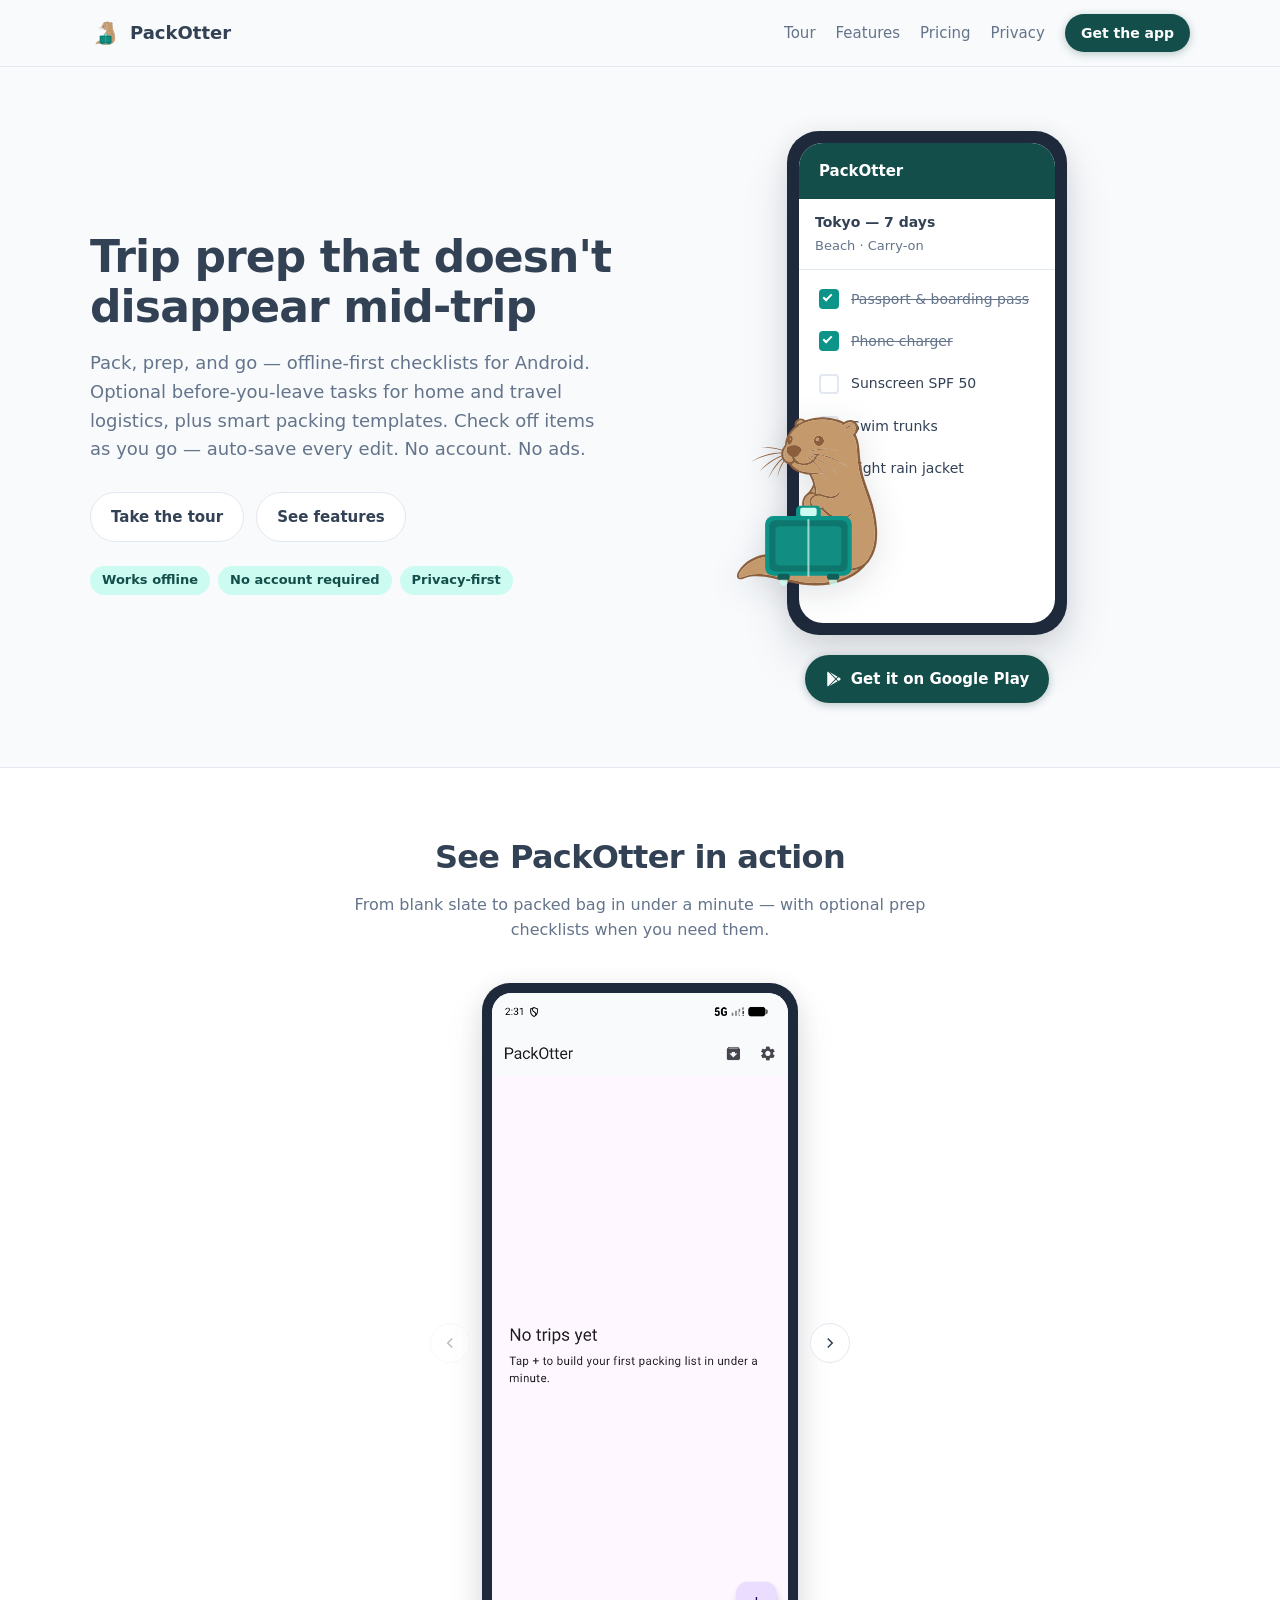
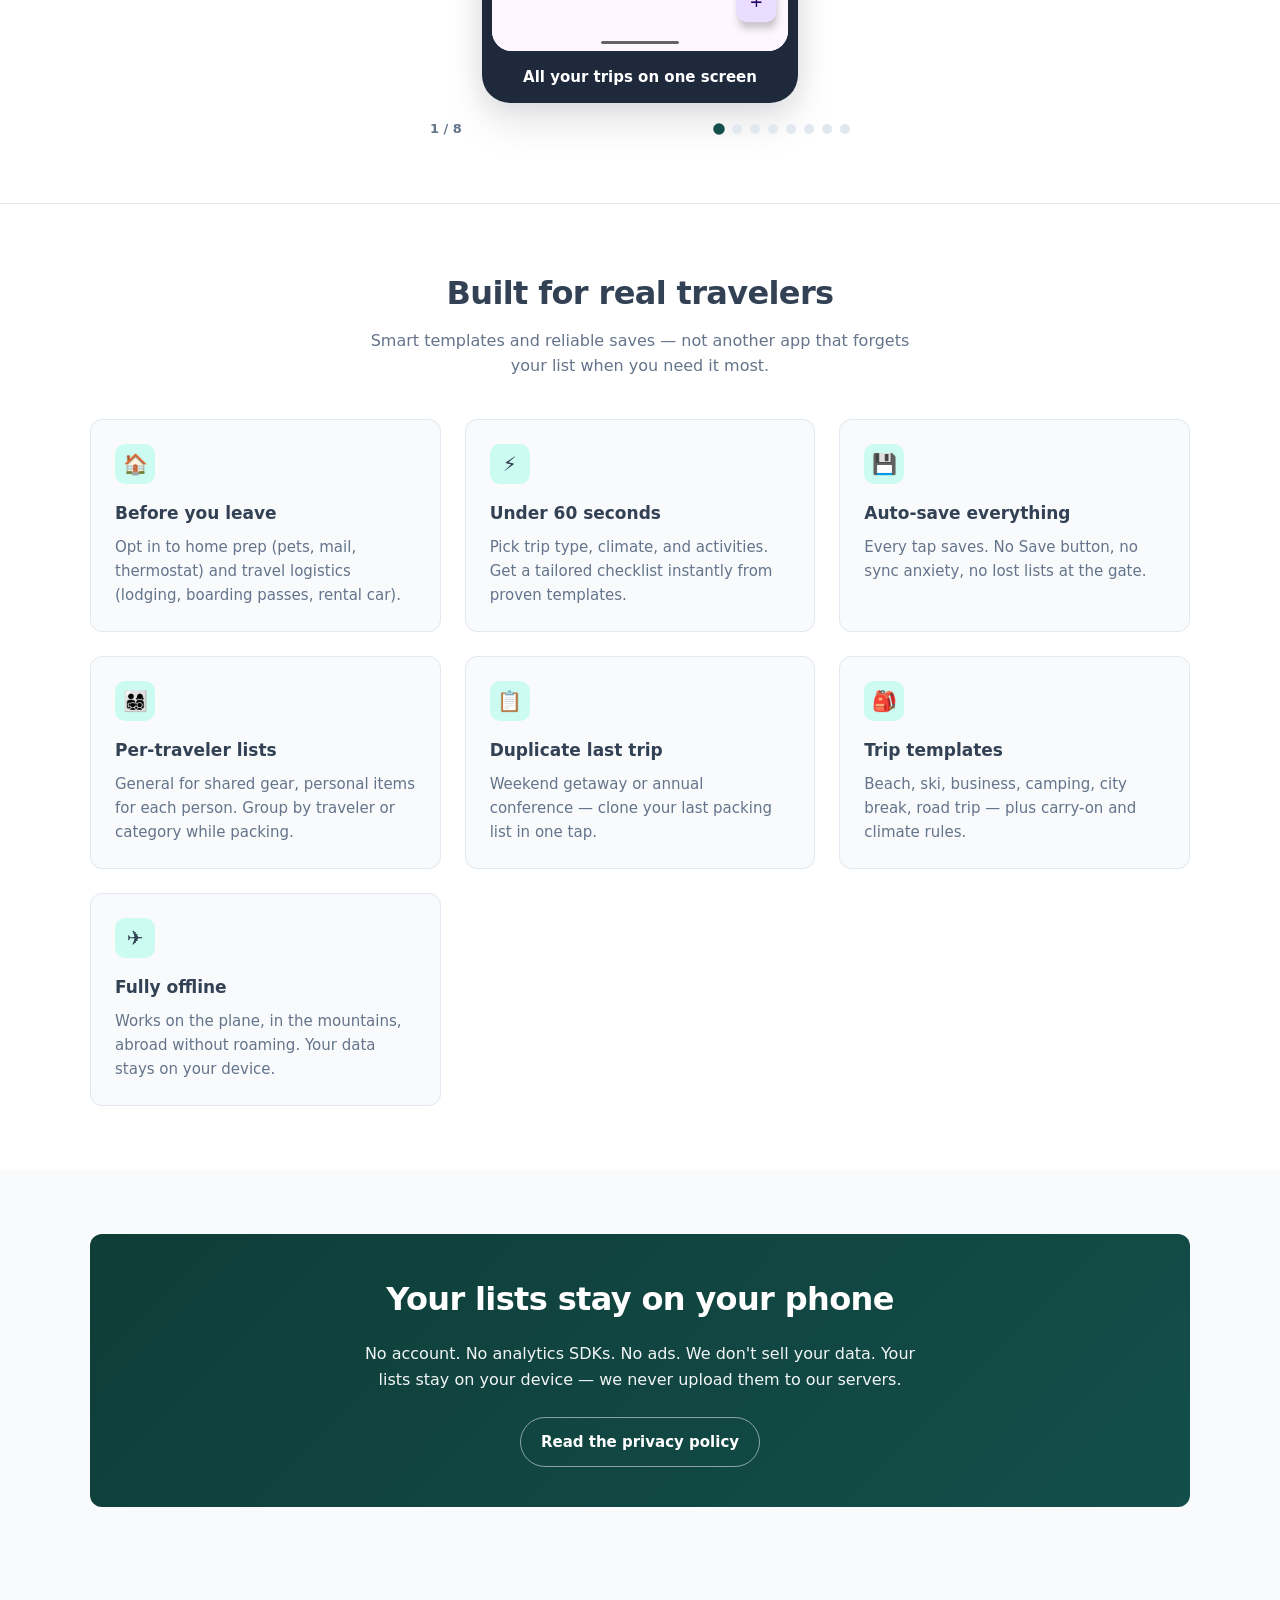
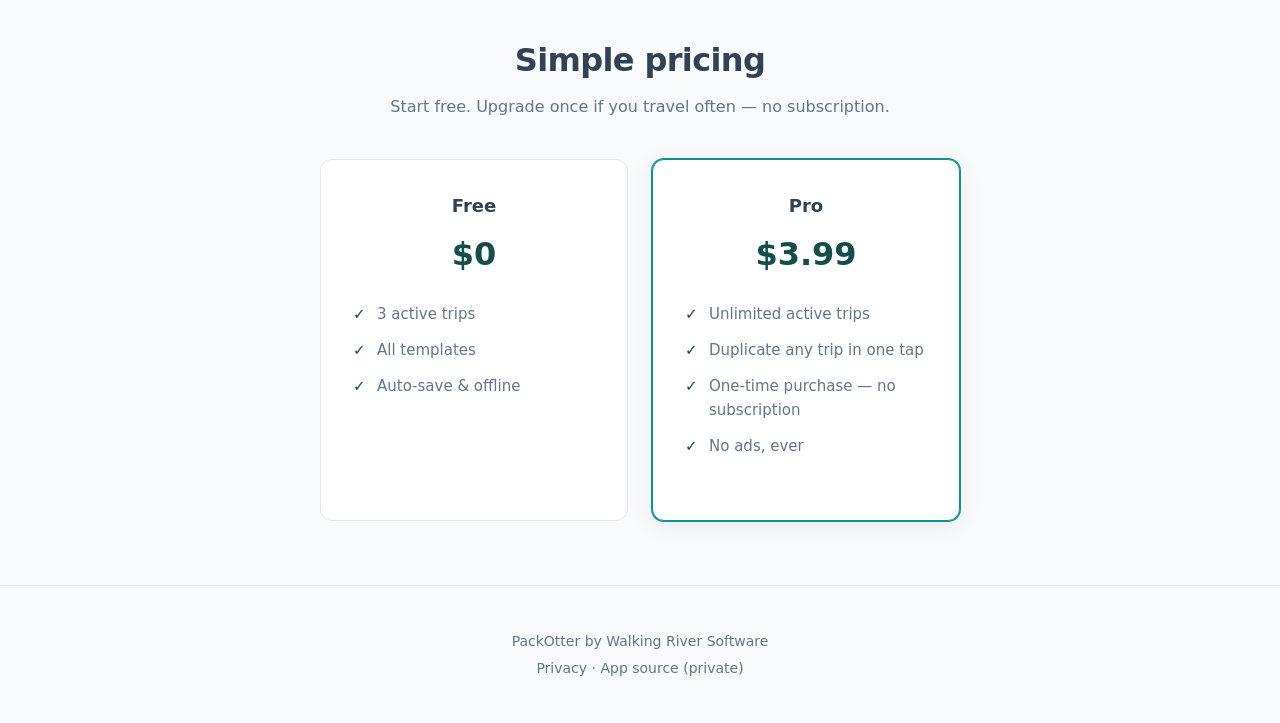
==== commit 040426a6: "Refresh app tour screenshots and homepage copy for trip prep checklists" ====
--- a/index.html
+++ b/index.html
@@ -3,10 +3,10 @@
 <head>
   <meta charset="utf-8" />
   <meta name="viewport" content="width=device-width, initial-scale=1" />
-  <title>PackOtter — Offline travel packing lists for Android</title>
-  <meta name="description" content="Build a packing checklist in under a minute. Auto-save every edit. Duplicate last trip. No account, no ads." />
-  <meta property="og:title" content="PackOtter — Offline travel packing lists" />
-  <meta property="og:description" content="The packing list app that doesn't lose your stuff, doesn't need an account, and doesn't need a subscription." />
+  <title>PackOtter — Trip prep checklists for Android</title>
+  <meta name="description" content="Trip prep checklists in under a minute — optional home and travel logistics plus packing. Auto-save every edit. No account, no ads." />
+  <meta property="og:title" content="PackOtter — Trip prep checklists" />
+  <meta property="og:description" content="The trip prep app that doesn't lose your stuff, doesn't need an account, and doesn't need a subscription." />
   <meta property="og:type" content="website" />
   <link rel="icon" href="assets/favicon.svg" type="image/svg+xml" />
   <link rel="apple-touch-icon" href="assets/apple-touch-icon.png" />
@@ -37,11 +37,11 @@
     <section class="hero">
       <div class="container hero-grid">
         <div>
-          <h1>Packing lists that don't disappear mid-trip</h1>
+          <h1>Trip prep that doesn't disappear mid-trip</h1>
           <p class="lead">
-            Offline-first checklists for Android. Add who's traveling, get a list in under a minute,
-            and check off items as you pack — auto-save every edit.
-            No account. No ads.
+            Pack, prep, and go — offline-first checklists for Android. Optional before-you-leave
+            tasks for home and travel logistics, plus smart packing templates. Check off items as
+            you go — auto-save every edit. No account. No ads.
           </p>
           <div class="hero-cta">
             <a href="#tour" class="btn btn-secondary">Take the tour</a>
@@ -102,7 +102,7 @@
     <section class="tour" id="tour">
       <div class="container">
         <h2>See PackOtter in action</h2>
-        <p class="section-lead">From blank slate to packed bag in under a minute.</p>
+        <p class="section-lead">From blank slate to packed bag in under a minute — with optional prep checklists when you need them.</p>
         <div class="tour-viewer" data-tour tabindex="0" aria-label="App screenshot tour">
           <div class="tour-stage">
             <button type="button" class="tour-nav" data-tour-prev aria-label="Previous screen">
@@ -129,6 +129,11 @@
         <h2>Built for real travelers</h2>
         <p class="section-lead">Smart templates and reliable saves — not another app that forgets your list when you need it most.</p>
         <div class="feature-grid">
+          <article class="feature-card">
+            <div class="feature-icon" aria-hidden="true">🏠</div>
+            <h3>Before you leave</h3>
+            <p>Opt in to home prep (pets, mail, thermostat) and travel logistics (lodging, boarding passes, rental car).</p>
+          </article>
           <article class="feature-card">
             <div class="feature-icon" aria-hidden="true">⚡</div>
             <h3>Under 60 seconds</h3>
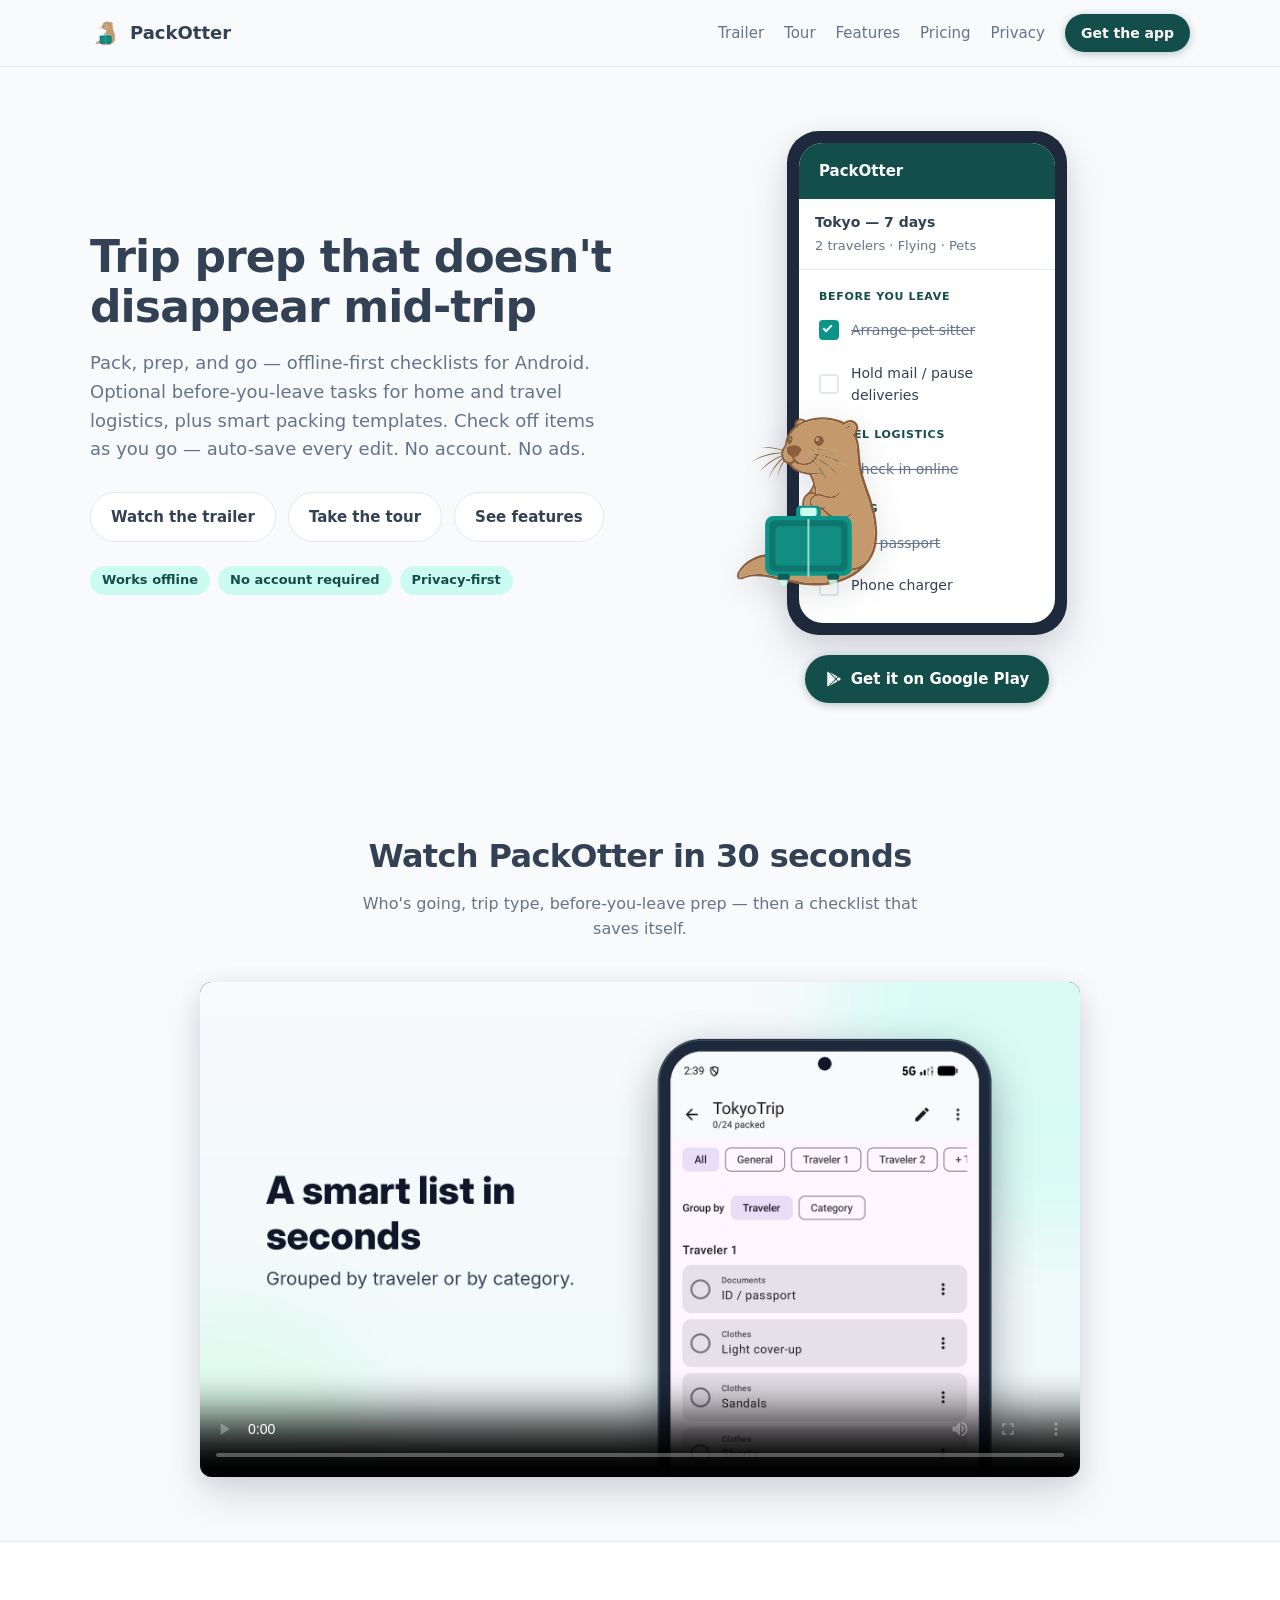
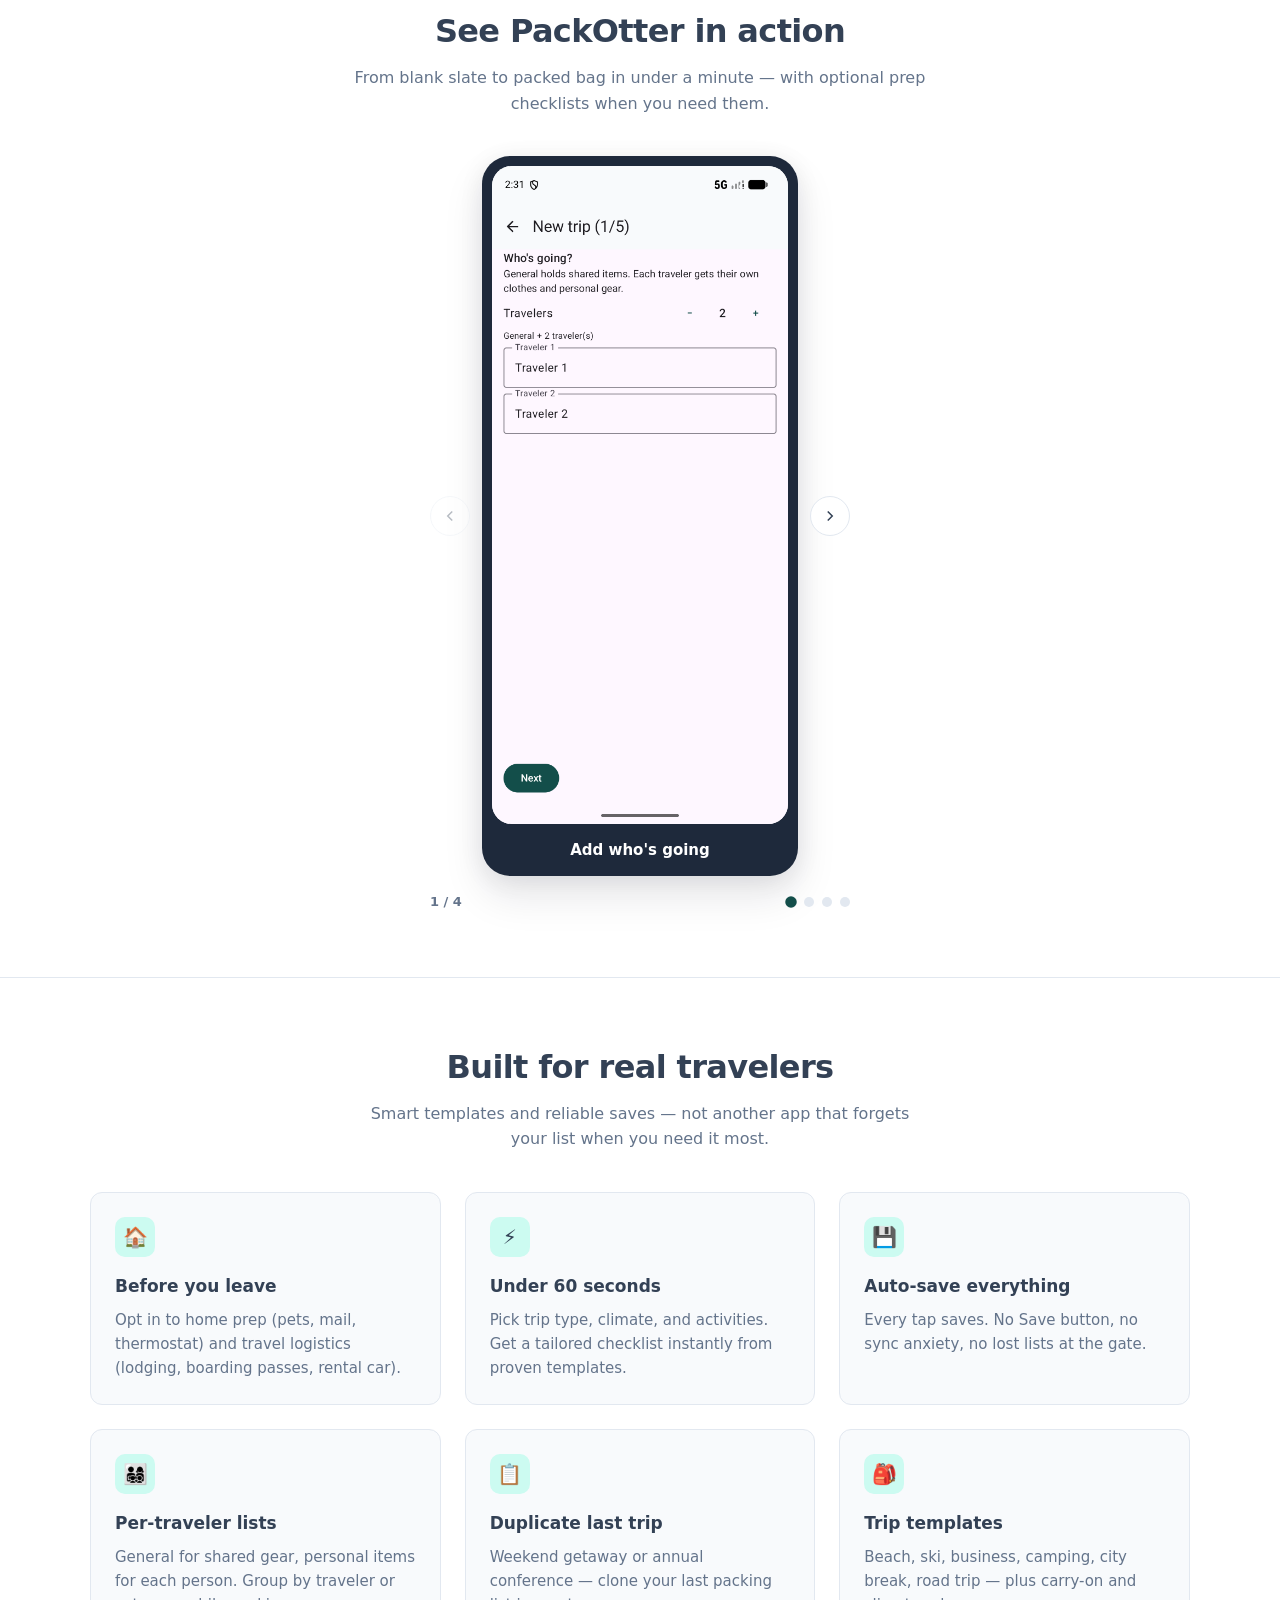
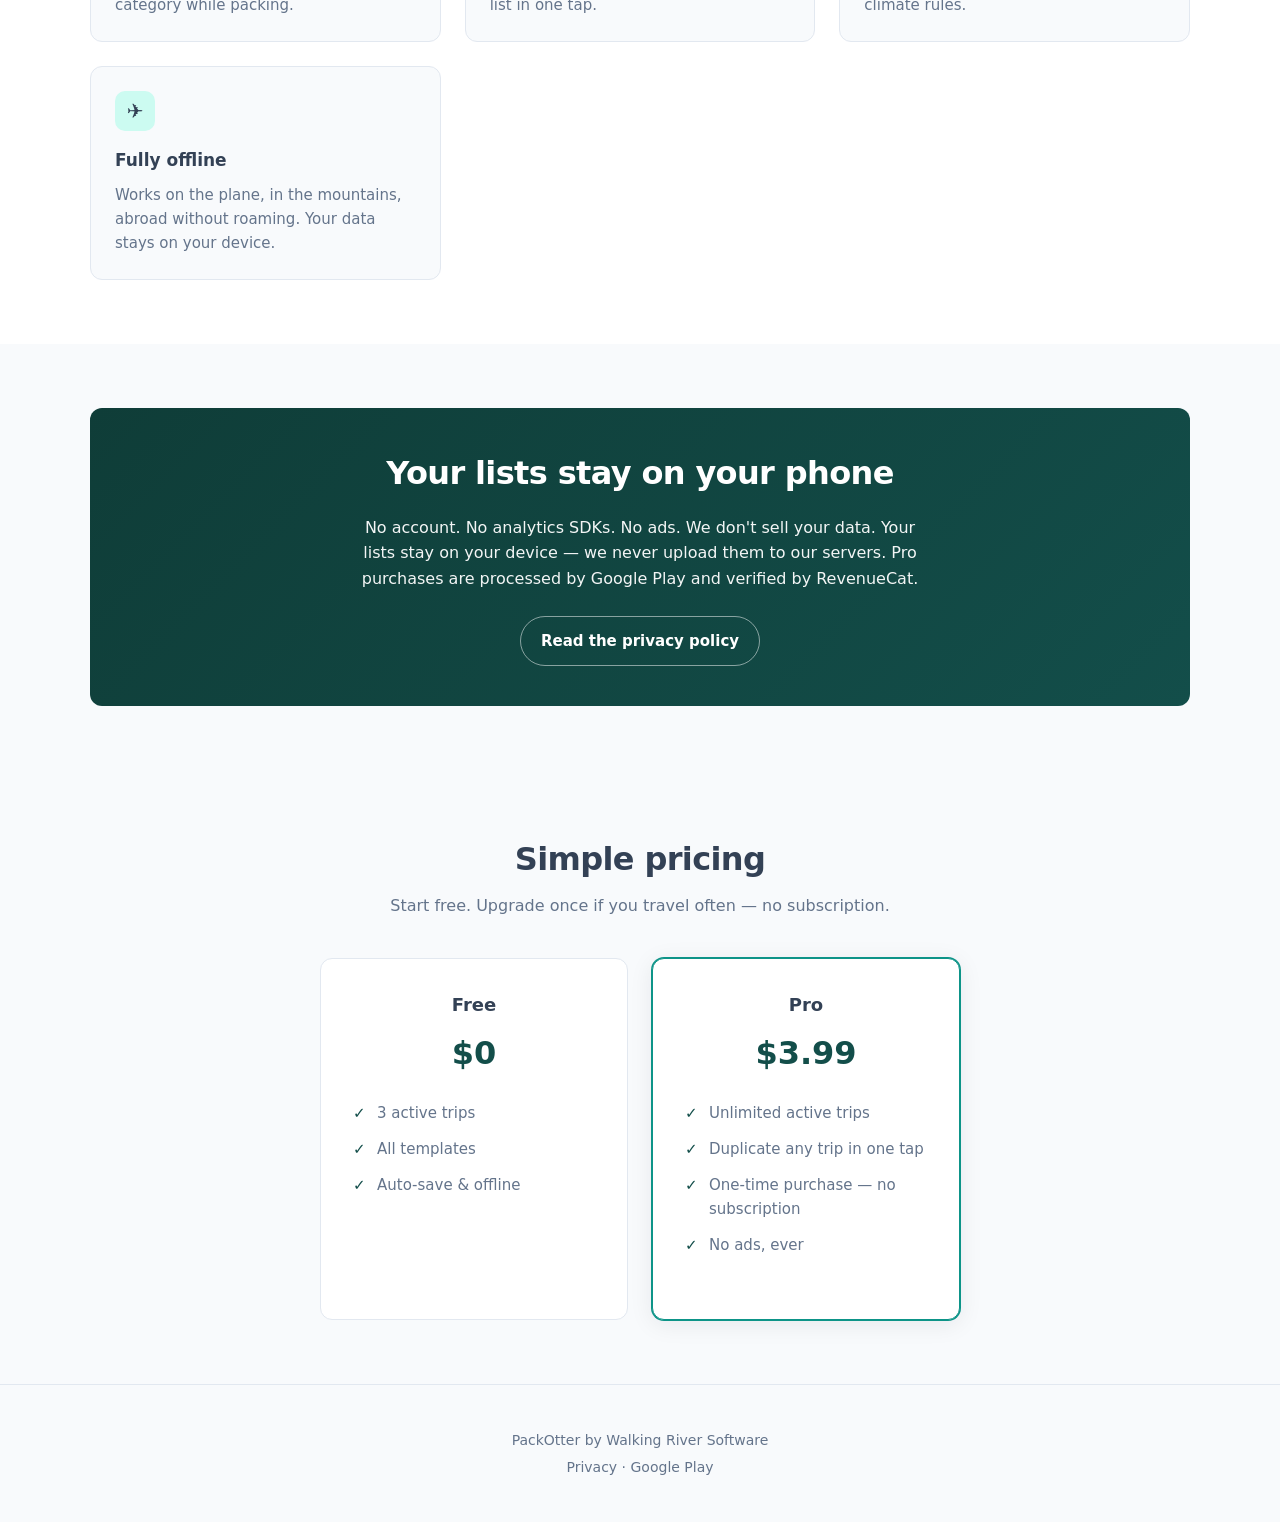
==== commit 2d245c16: "Site refresh for packotter.walkingriver.com Trailer section, prep-focused hero mockup, canonical/OG " ====
--- a/index.html
+++ b/index.html
@@ -8,6 +8,10 @@
   <meta property="og:title" content="PackOtter — Trip prep checklists" />
   <meta property="og:description" content="The trip prep app that doesn't lose your stuff, doesn't need an account, and doesn't need a subscription." />
   <meta property="og:type" content="website" />
+  <meta property="og:url" content="https://packotter.walkingriver.com/" />
+  <meta property="og:image" content="https://packotter.walkingriver.com/assets/og-image.png" />
+  <meta name="twitter:card" content="summary_large_image" />
+  <link rel="canonical" href="https://packotter.walkingriver.com/" />
   <link rel="icon" href="assets/favicon.svg" type="image/svg+xml" />
   <link rel="apple-touch-icon" href="assets/apple-touch-icon.png" />
   <link rel="stylesheet" href="css/style.css" />
@@ -21,6 +25,7 @@
       </a>
       <nav aria-label="Main">
         <ul class="nav-links">
+          <li><a href="#trailer" class="nav-hide-mobile">Trailer</a></li>
           <li><a href="#tour" class="nav-hide-mobile">Tour</a></li>
           <li><a href="#features" class="nav-hide-mobile">Features</a></li>
           <li><a href="#pricing" class="nav-hide-mobile">Pricing</a></li>
@@ -44,6 +49,7 @@
             you go — auto-save every edit. No account. No ads.
           </p>
           <div class="hero-cta">
+            <a href="#trailer" class="btn btn-secondary">Watch the trailer</a>
             <a href="#tour" class="btn btn-secondary">Take the tour</a>
             <a href="#features" class="btn btn-secondary">See features</a>
           </div>
@@ -62,28 +68,31 @@
                 <div class="mock-header">PackOtter</div>
                 <div class="mock-trip">
                   <strong>Tokyo — 7 days</strong>
-                  <span>Beach &middot; Carry-on</span>
+                  <span>2 travelers &middot; Flying &middot; Pets</span>
                 </div>
                 <div class="mock-checklist">
+                  <div class="mock-section">Before you leave</div>
                   <div class="mock-item done">
                     <span class="mock-checkbox checked"></span>
-                    Passport &amp; boarding pass
-                  </div>
+                    Arrange pet sitter
+                  </div>
+                  <div class="mock-item">
+                    <span class="mock-checkbox"></span>
+                    Hold mail / pause deliveries
+                  </div>
+                  <div class="mock-section">Travel logistics</div>
                   <div class="mock-item done">
                     <span class="mock-checkbox checked"></span>
-                    Phone charger
+                    Check in online
+                  </div>
+                  <div class="mock-section">Packing</div>
+                  <div class="mock-item done">
+                    <span class="mock-checkbox checked"></span>
+                    ID / passport
                   </div>
                   <div class="mock-item">
                     <span class="mock-checkbox"></span>
-                    Sunscreen SPF 50
-                  </div>
-                  <div class="mock-item">
-                    <span class="mock-checkbox"></span>
-                    Swim trunks
-                  </div>
-                  <div class="mock-item">
-                    <span class="mock-checkbox"></span>
-                    Light rain jacket
+                    Phone charger
                   </div>
                 </div>
               </div>
@@ -95,6 +104,19 @@
               Get it on Google Play
             </a>
           </div>
+        </div>
+      </div>
+    </section>
+
+    <section class="trailer" id="trailer">
+      <div class="container">
+        <h2>Watch PackOtter in 30 seconds</h2>
+        <p class="section-lead">Who's going, trip type, before-you-leave prep — then a checklist that saves itself.</p>
+        <div class="trailer-frame">
+          <video controls playsinline preload="metadata" poster="assets/video/packotter-trailer-poster.jpg">
+            <source src="assets/video/packotter-trailer-16x9.mp4" type="video/mp4" />
+            Your browser can't play this video. <a href="assets/video/packotter-trailer-16x9.mp4">Download the trailer</a>.
+          </video>
         </div>
       </div>
     </section>
@@ -109,15 +131,15 @@
               <svg viewBox="0 0 24 24" fill="none" stroke="currentColor" stroke-width="2" aria-hidden="true"><path d="M15 18l-6-6 6-6"/></svg>
             </button>
             <figure class="tour-phone">
-              <img src="assets/screenshots/01_home.png" width="360" height="800" data-tour-img alt="PackOtter home screen showing trip list" />
-              <figcaption data-tour-caption>All your trips on one screen</figcaption>
+              <img src="assets/screenshots/02_wizard_travelers.png" width="360" height="800" data-tour-img alt="Trip wizard asking who is traveling" />
+              <figcaption data-tour-caption>Add who's going</figcaption>
             </figure>
             <button type="button" class="tour-nav" data-tour-next aria-label="Next screen">
               <svg viewBox="0 0 24 24" fill="none" stroke="currentColor" stroke-width="2" aria-hidden="true"><path d="M9 18l6-6-6-6"/></svg>
             </button>
           </div>
           <div class="tour-meta">
-            <span class="tour-counter" data-tour-counter>1 / 8</span>
+            <span class="tour-counter" data-tour-counter>1 / 4</span>
             <div class="tour-dots" data-tour-dots role="tablist" aria-label="Tour screens"></div>
           </div>
         </div>
@@ -175,6 +197,7 @@
           <p>
             No account. No analytics SDKs. No ads. We don't sell your data.
             Your lists stay on your device — we never upload them to our servers.
+            Pro purchases are processed by Google Play and verified by RevenueCat.
           </p>
           <a href="privacy.html" class="btn btn-secondary">Read the privacy policy</a>
         </div>
@@ -216,7 +239,7 @@
       <p>
         <a href="privacy.html">Privacy</a>
         &middot;
-        <a href="https://github.com/walkingriver/pack-otter-app">App source (private)</a>
+        <a href="https://play.google.com/store/apps/details?id=com.walkingriver.packotter">Google Play</a>
       </p>
     </div>
   </footer>
--- a/css/style.css
+++ b/css/style.css
@@ -706,3 +706,30 @@
     align-items: center;
   }
 }
+
+/* Hero mock section labels */
+.mock-section {
+  padding: 0.625rem 1.25rem 0.25rem;
+  font-size: 0.6875rem;
+  font-weight: 700;
+  letter-spacing: 0.06em;
+  text-transform: uppercase;
+  color: var(--teal-dark);
+}
+
+/* Trailer */
+.trailer-frame {
+  max-width: 880px;
+  margin: 0 auto;
+  border-radius: var(--radius);
+  overflow: hidden;
+  box-shadow: var(--shadow), 0 20px 40px rgba(15, 23, 42, 0.12);
+  background: #0f172a;
+}
+
+.trailer-frame video {
+  display: block;
+  width: 100%;
+  height: auto;
+  aspect-ratio: 16 / 9;
+}
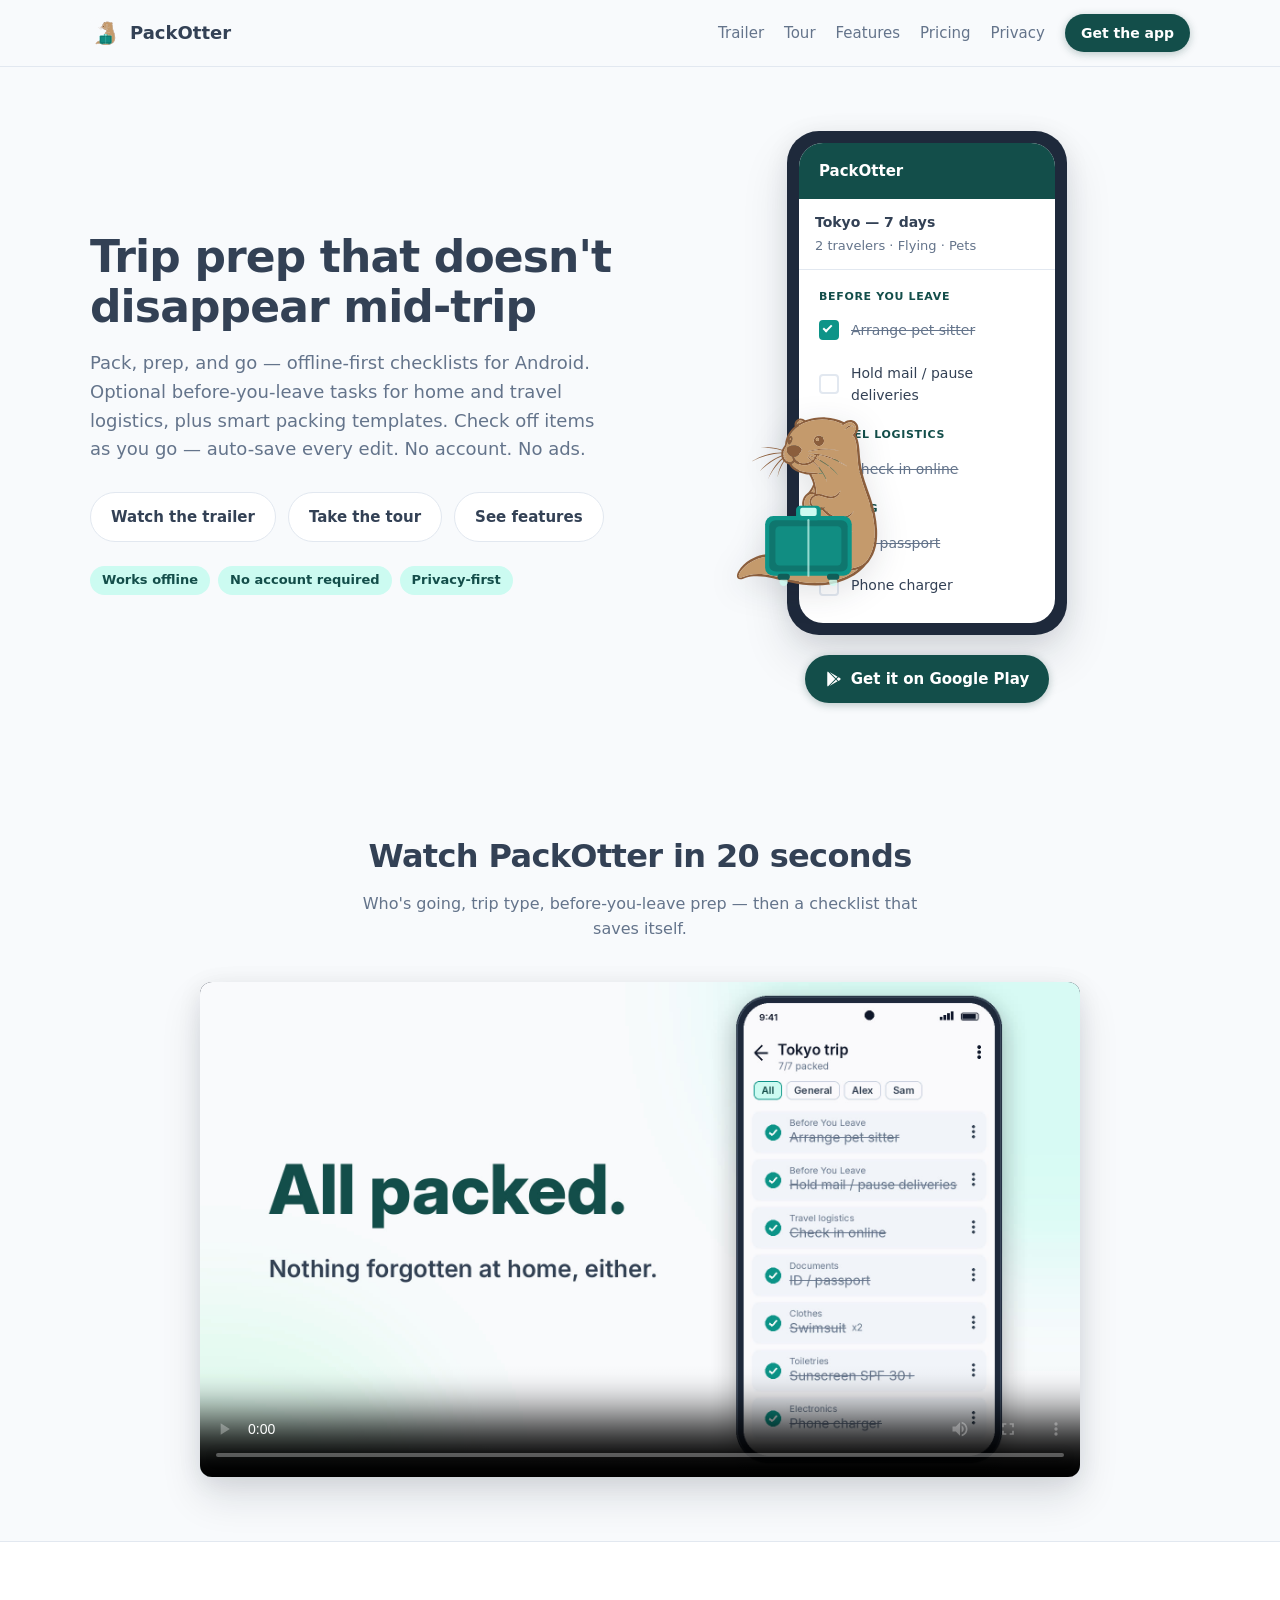
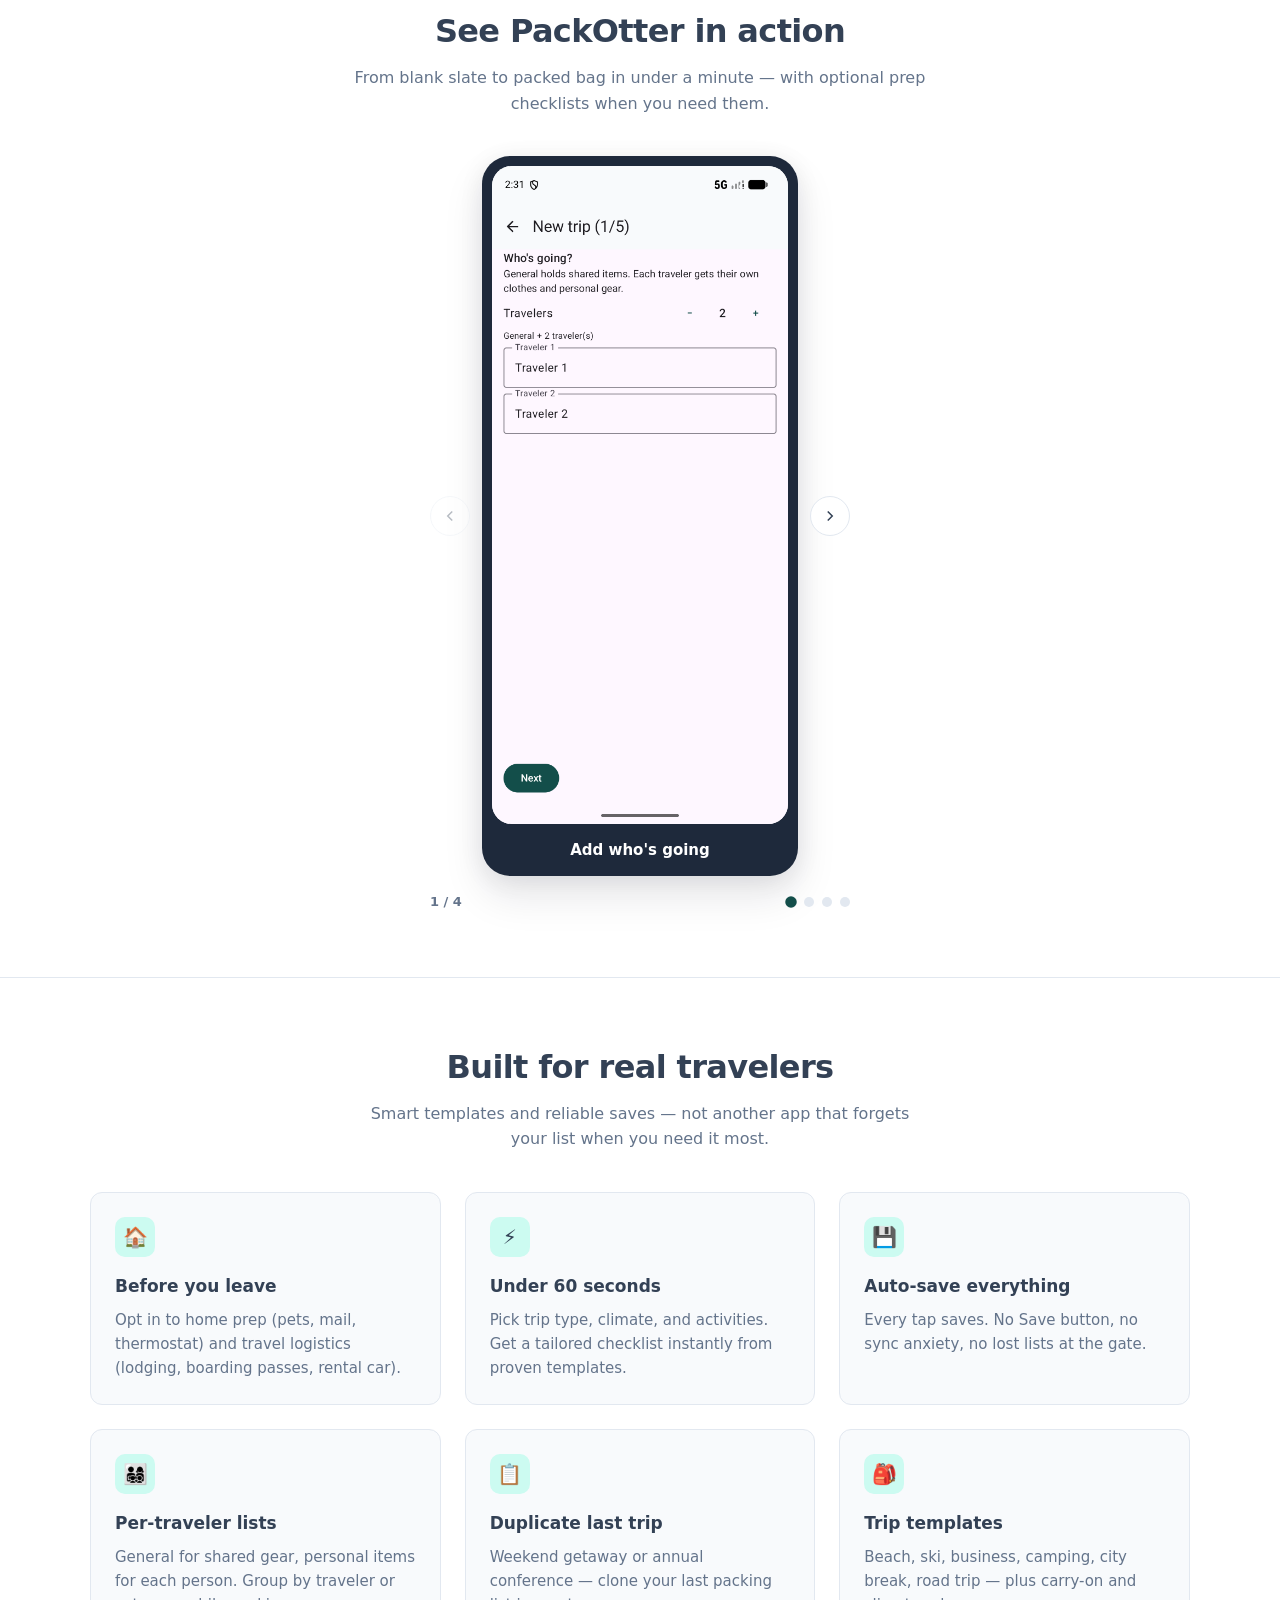
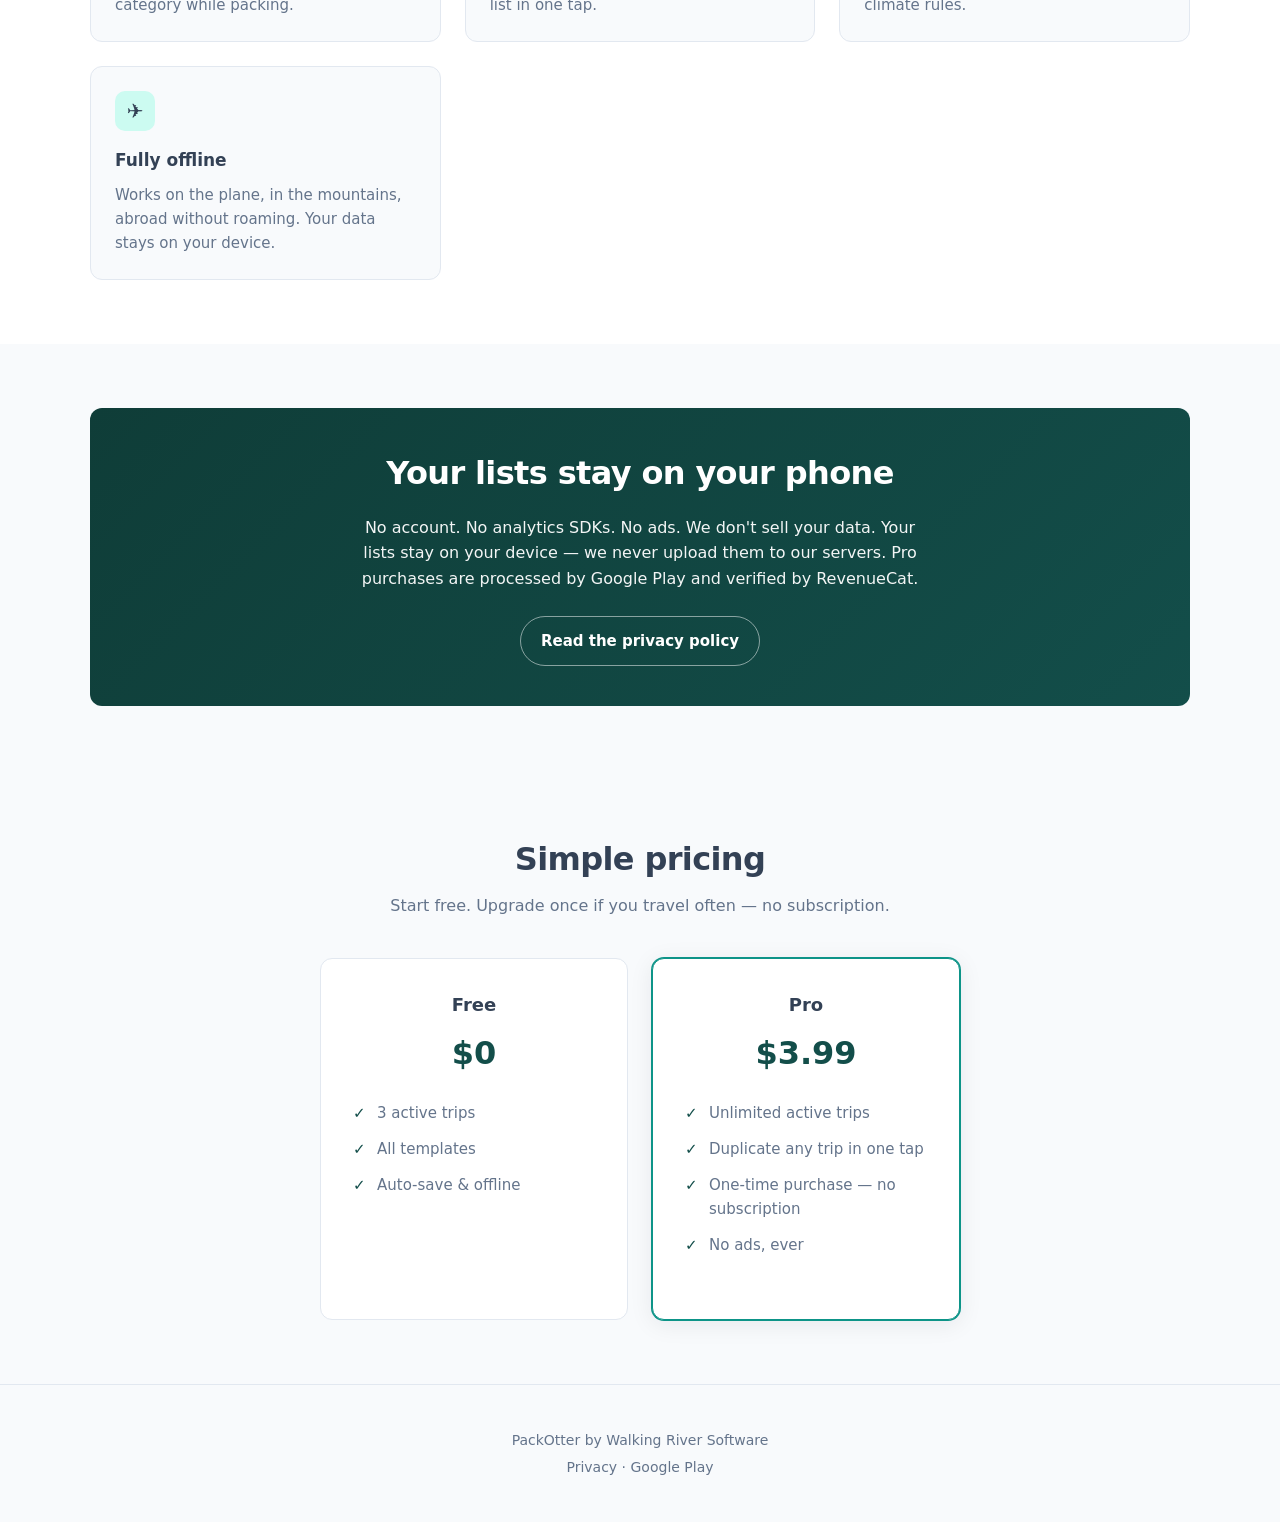
==== commit 9ccb48ae: "Use the new 22 s trailer on the site" ====
--- a/index.html
+++ b/index.html
@@ -110,7 +110,7 @@
 
     <section class="trailer" id="trailer">
       <div class="container">
-        <h2>Watch PackOtter in 30 seconds</h2>
+        <h2>Watch PackOtter in 20 seconds</h2>
         <p class="section-lead">Who's going, trip type, before-you-leave prep — then a checklist that saves itself.</p>
         <div class="trailer-frame">
           <video controls playsinline preload="metadata" poster="assets/video/packotter-trailer-poster.jpg">
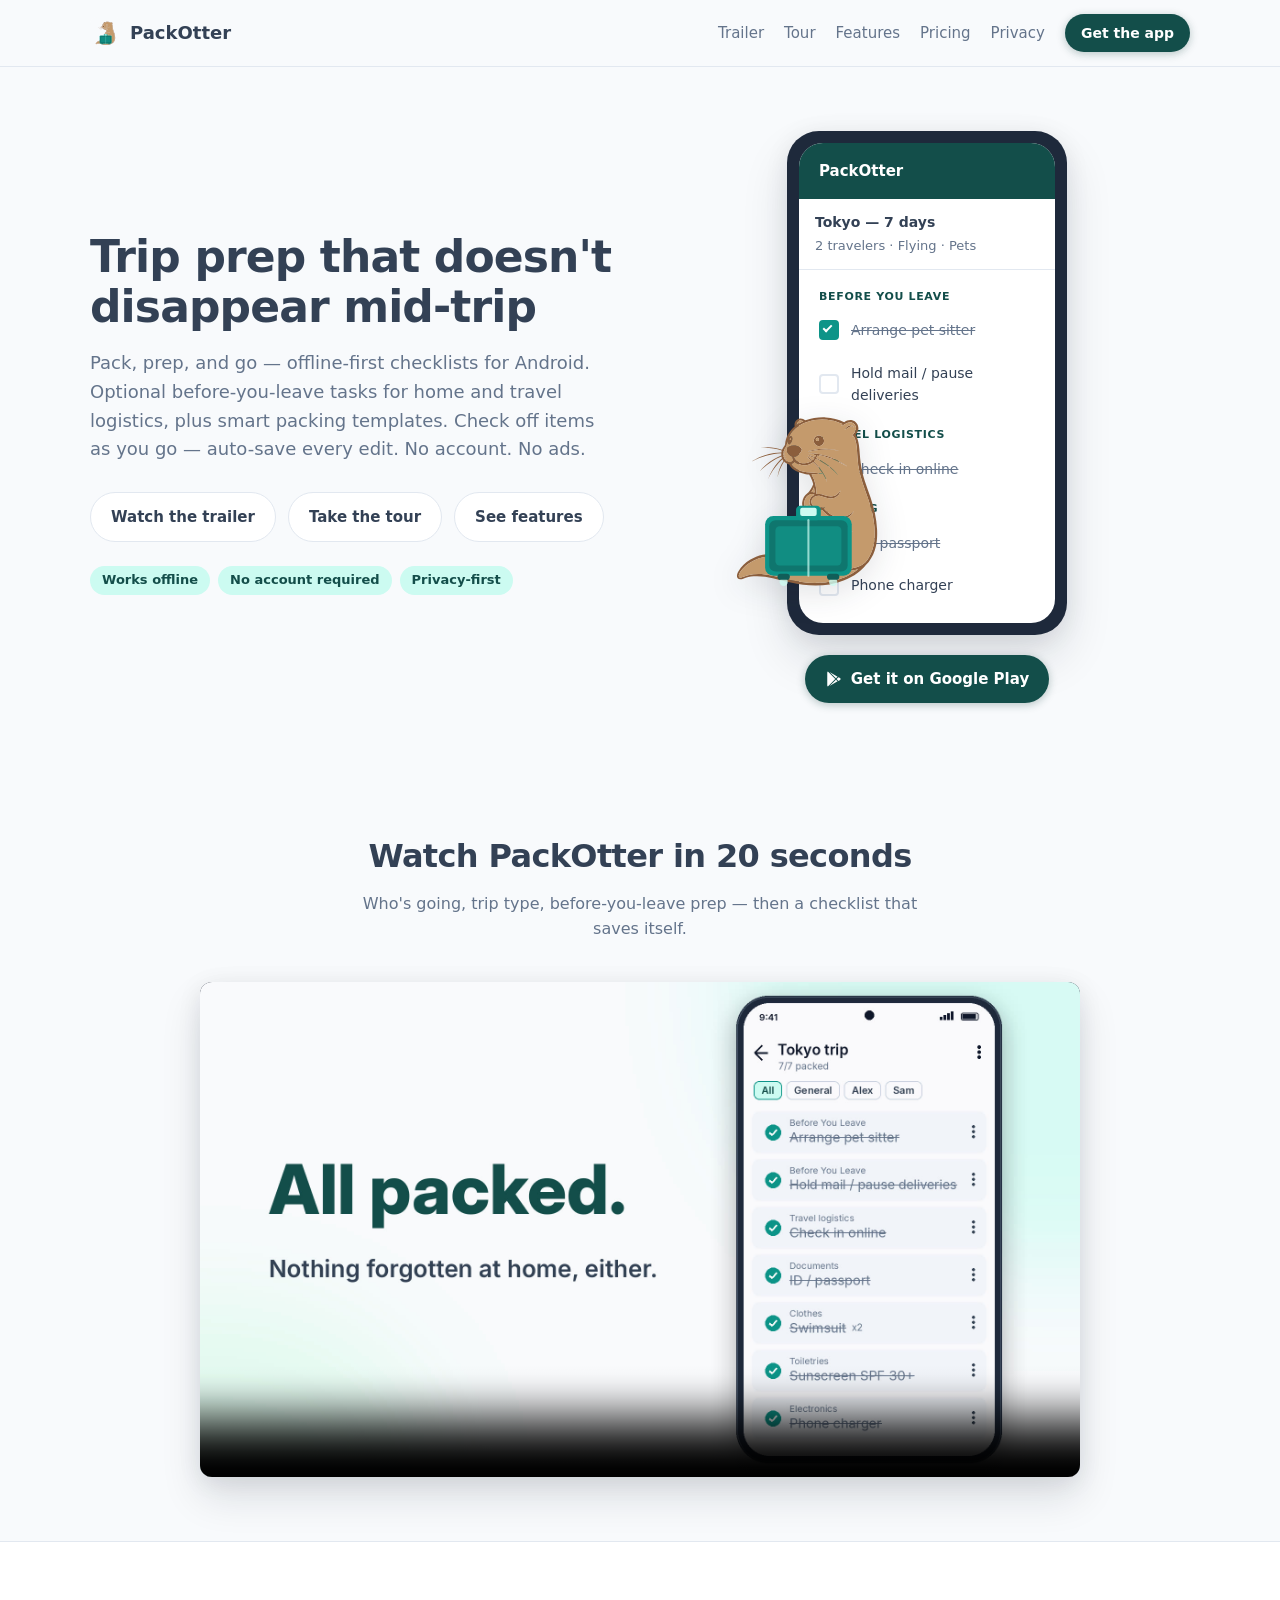
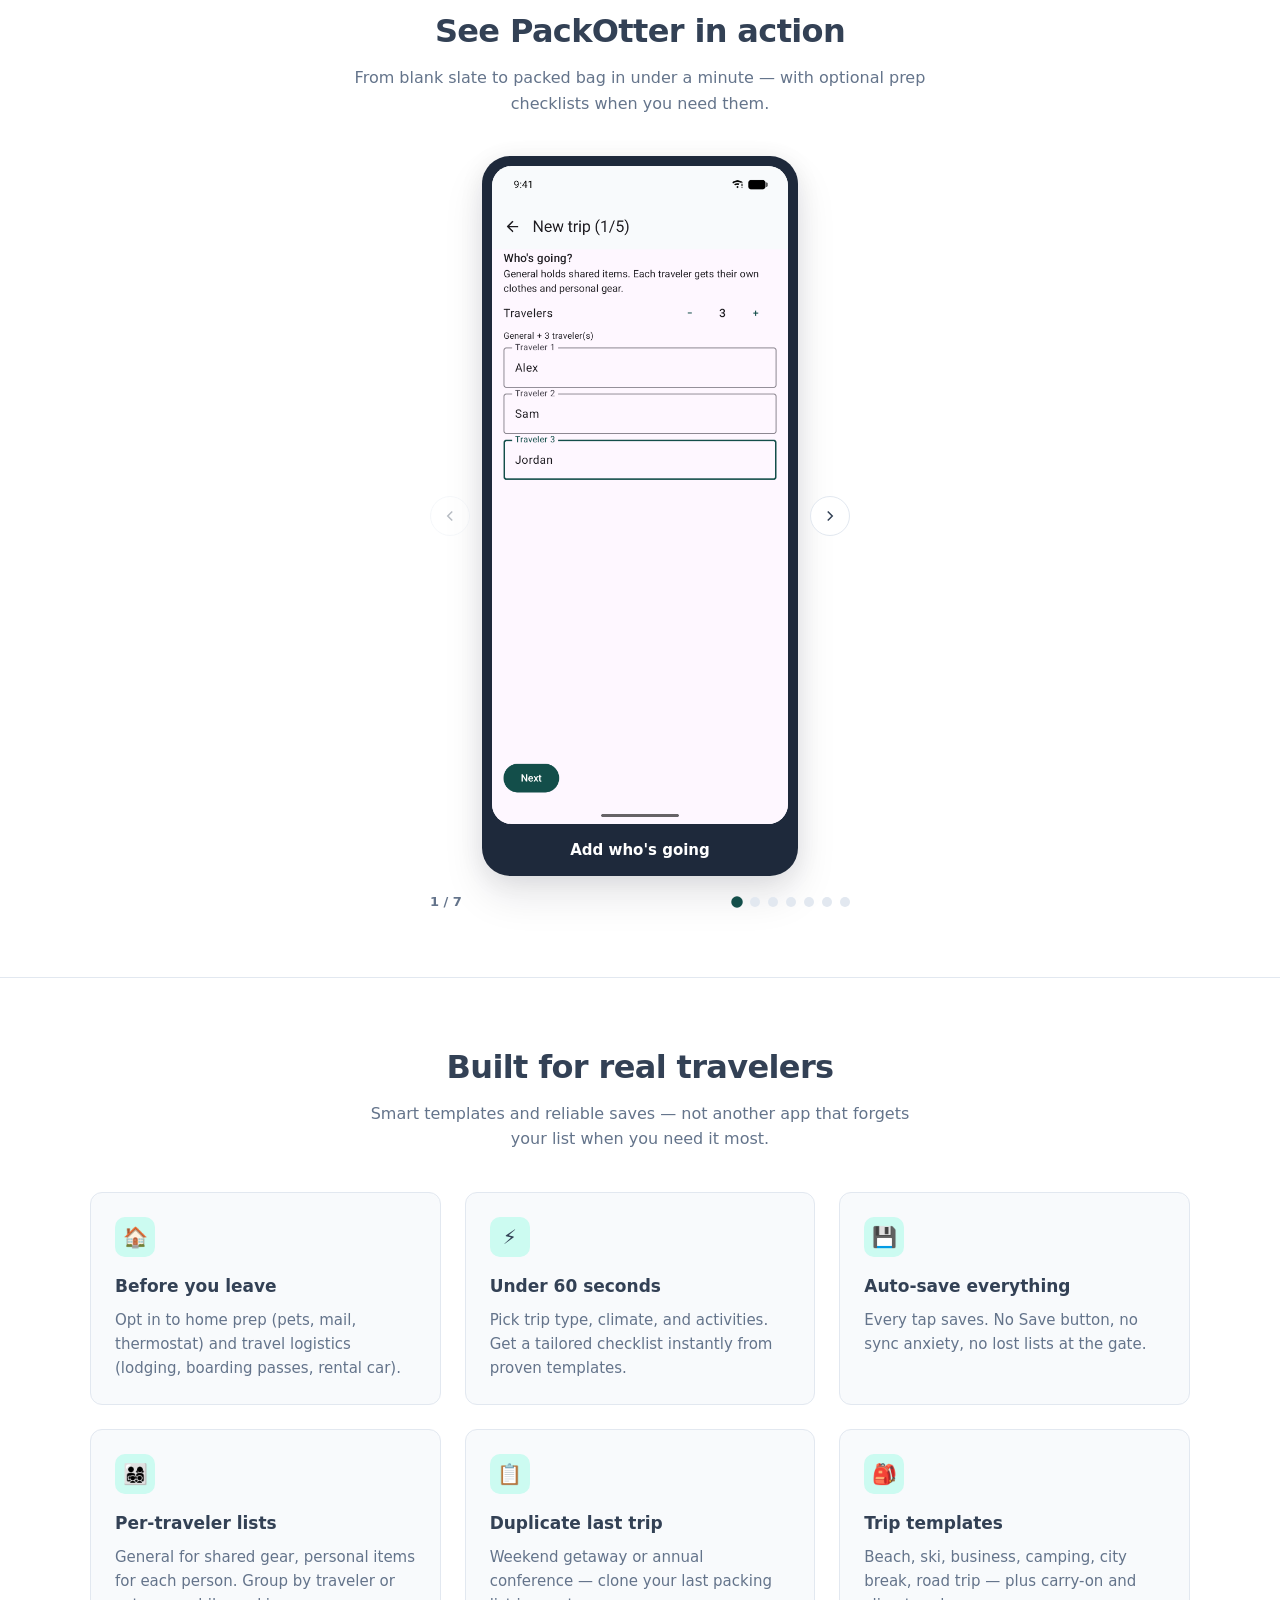
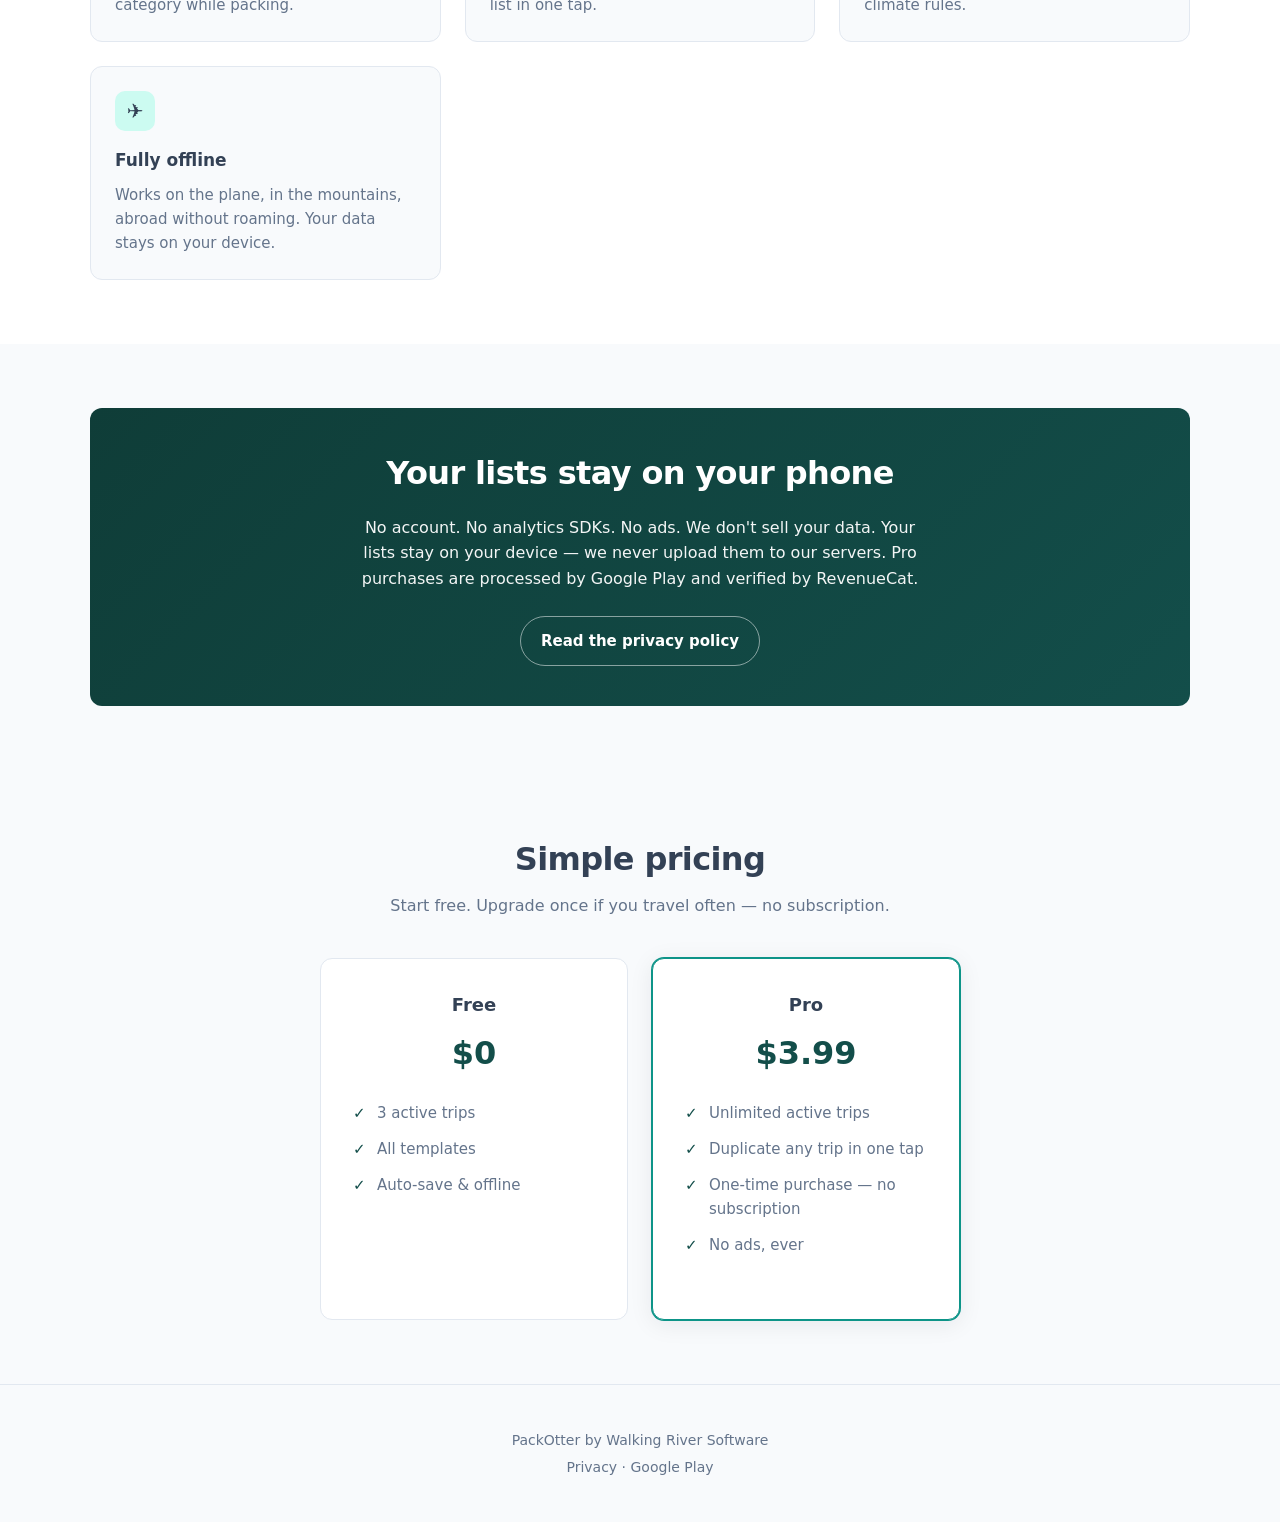
==== commit d854971a: "Fix privacy policy facts; add 404, robots and sitemap; new tour shots Privacy policy: effective date" ====
--- a/index.html
+++ b/index.html
@@ -131,7 +131,7 @@
               <svg viewBox="0 0 24 24" fill="none" stroke="currentColor" stroke-width="2" aria-hidden="true"><path d="M15 18l-6-6 6-6"/></svg>
             </button>
             <figure class="tour-phone">
-              <img src="assets/screenshots/02_wizard_travelers.png" width="360" height="800" data-tour-img alt="Trip wizard asking who is traveling" />
+              <img src="assets/screenshots/03_wizard_travelers.png" width="360" height="800" data-tour-img alt="Trip wizard asking who is going, with travelers Alex, Sam and Jordan" />
               <figcaption data-tour-caption>Add who's going</figcaption>
             </figure>
             <button type="button" class="tour-nav" data-tour-next aria-label="Next screen">
@@ -139,7 +139,7 @@
             </button>
           </div>
           <div class="tour-meta">
-            <span class="tour-counter" data-tour-counter>1 / 4</span>
+            <span class="tour-counter" data-tour-counter>1 / 7</span>
             <div class="tour-dots" data-tour-dots role="tablist" aria-label="Tour screens"></div>
           </div>
         </div>
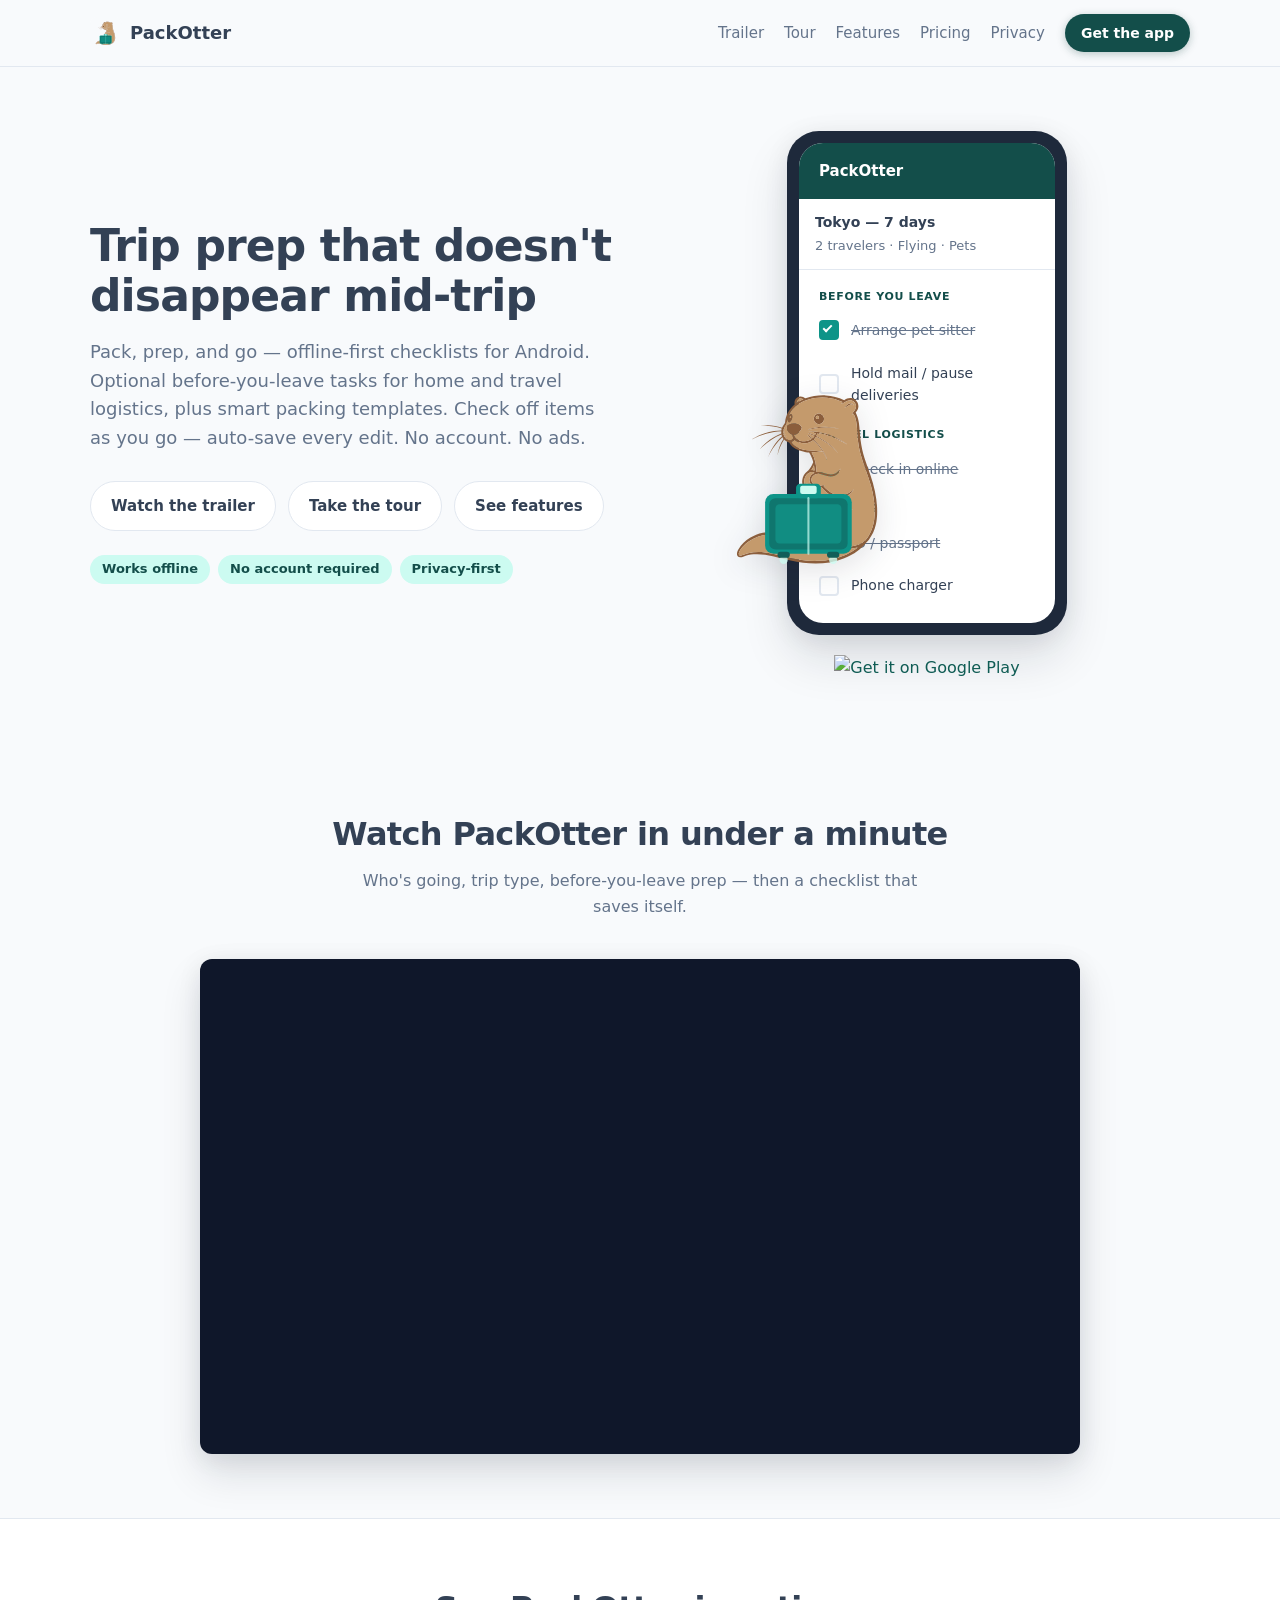
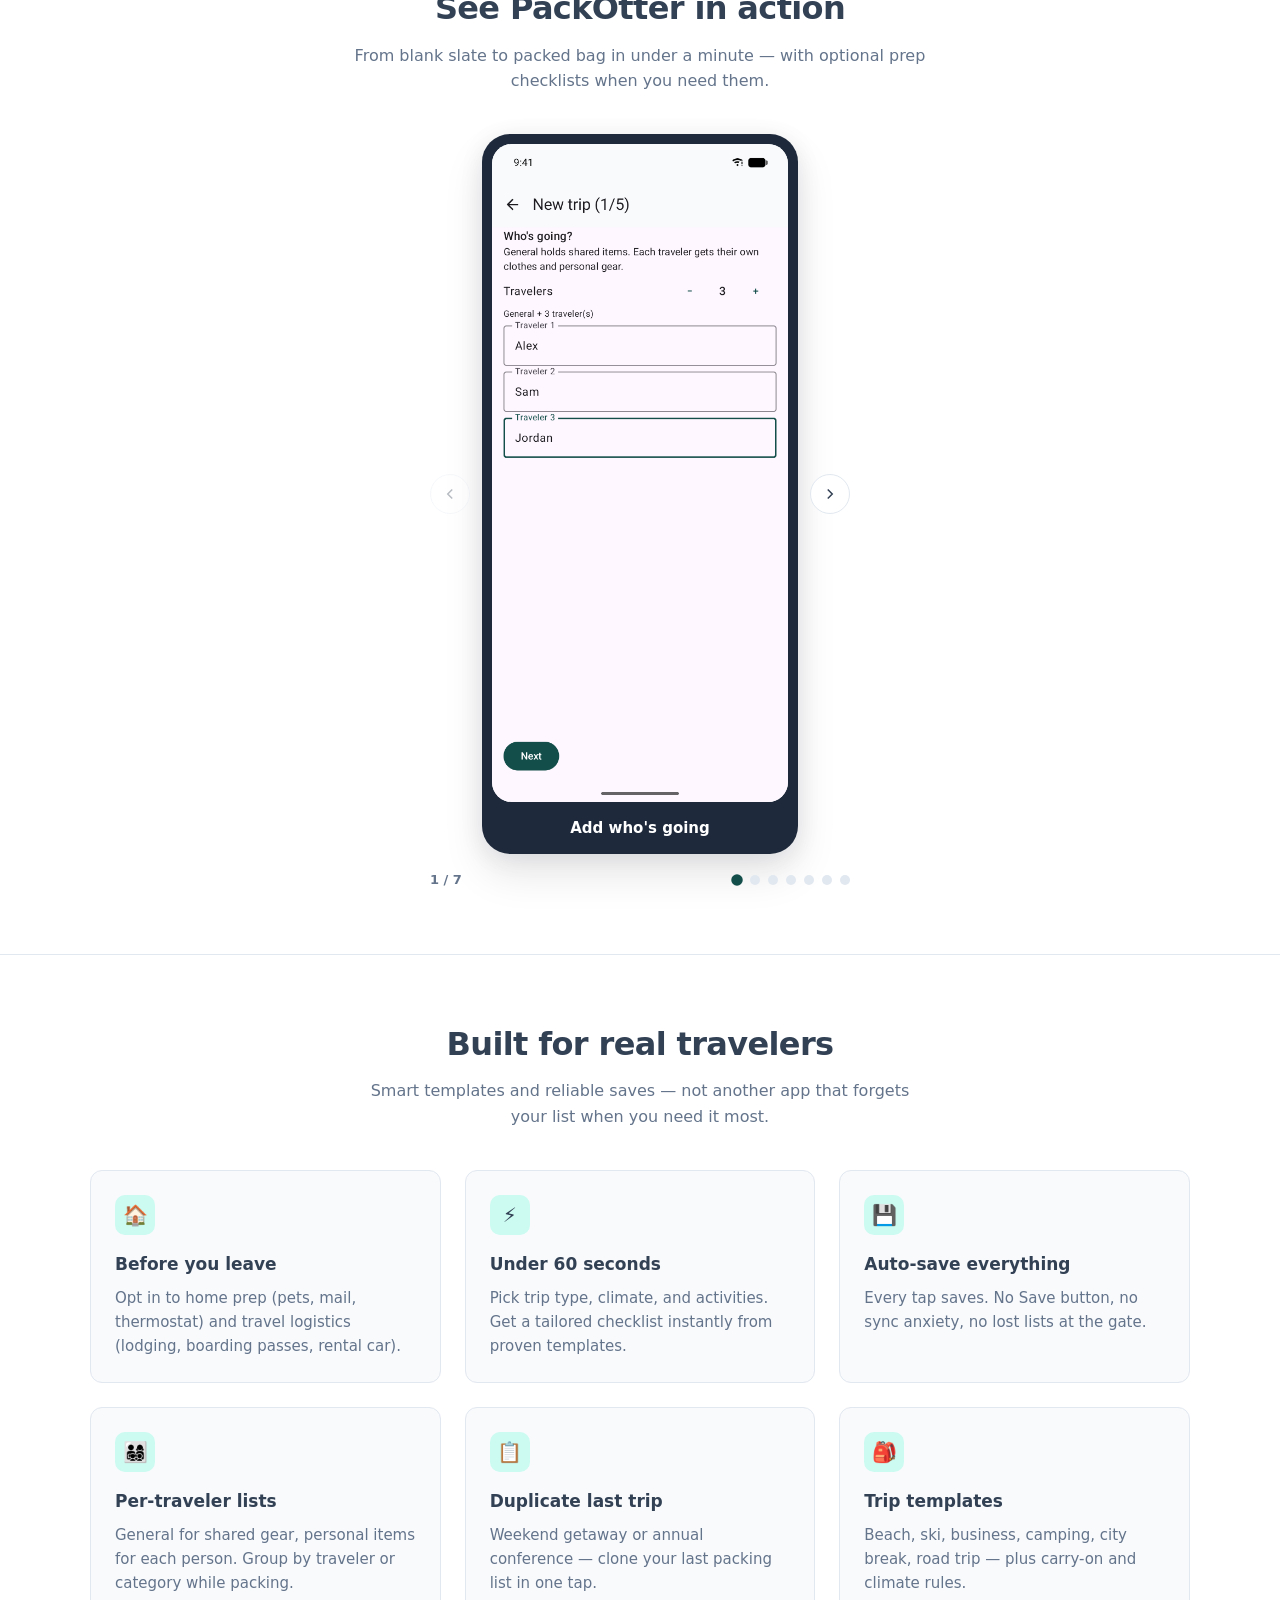
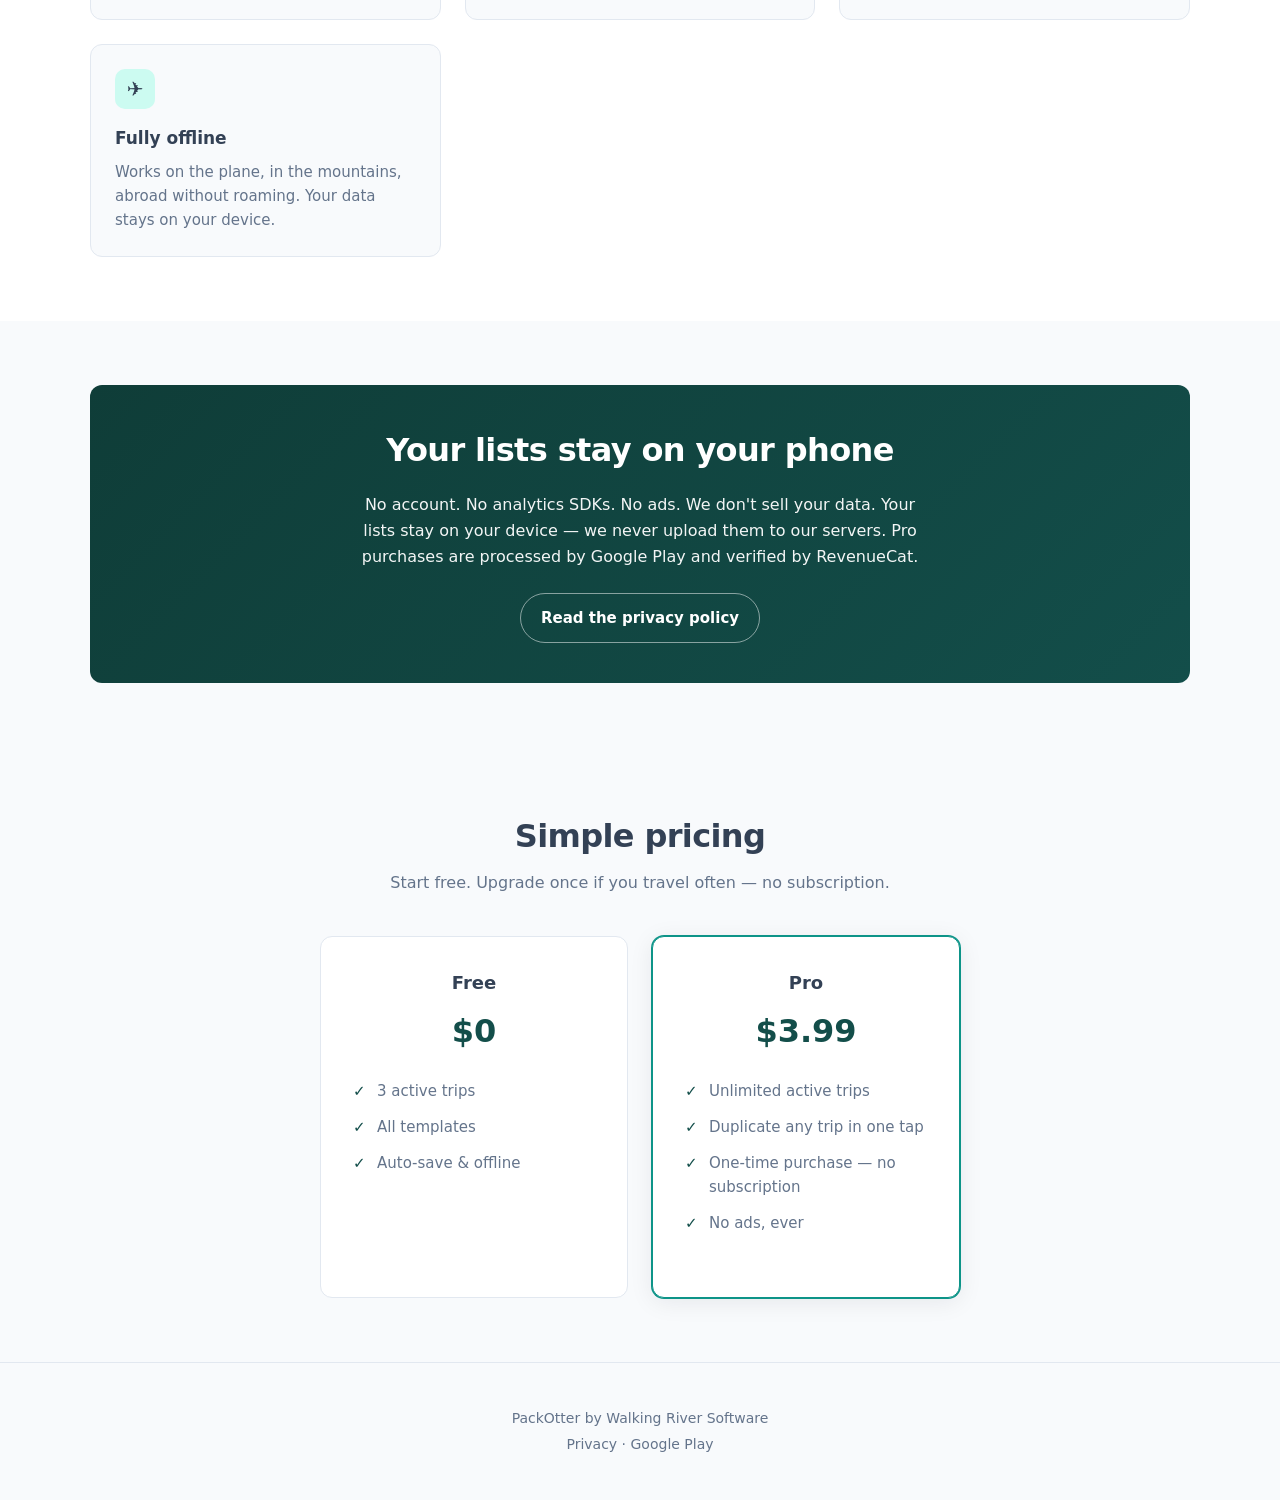
==== commit 10d76f36: "Embed YouTube trailer; scope privacy policy to the app - Replace the local trailer video with the Pl" ====
--- a/index.html
+++ b/index.html
@@ -99,9 +99,8 @@
             </div>
           </div>
           <div class="hero-cta hero-cta--play" id="download">
-            <a href="https://play.google.com/store/apps/details?id=com.walkingriver.packotter" class="btn btn-primary" rel="noopener">
-              <svg viewBox="0 0 24 24" fill="currentColor" aria-hidden="true"><path d="M3 20.5V3.5C3 2.91 3.34 2.39 3.84 2.15L13.69 12 3.84 21.85C3.34 21.6 3 21.09 3 20.5ZM16.81 15.12L6.05 21.34L14.54 12.85L16.81 15.12ZM20.16 10.81C20.5 11.08 20.75 11.5 20.75 12C20.75 12.5 20.53 12.9 20.18 13.18L17.89 14.5L15.39 12L17.89 9.5L20.16 10.81ZM6.05 2.66L16.81 8.88L14.54 11.15L6.05 2.66Z"/></svg>
-              Get it on Google Play
+            <a href="https://play.google.com/store/apps/details?id=com.walkingriver.packotter" rel="noopener">
+              <img src="https://play.google.com/intl/en_us/badges/static/images/badges/en_badge_web_generic.png" alt="Get it on Google Play" height="60" />
             </a>
           </div>
         </div>
@@ -110,13 +109,16 @@
 
     <section class="trailer" id="trailer">
       <div class="container">
-        <h2>Watch PackOtter in 20 seconds</h2>
+        <h2>Watch PackOtter in under a minute</h2>
         <p class="section-lead">Who's going, trip type, before-you-leave prep — then a checklist that saves itself.</p>
         <div class="trailer-frame">
-          <video controls playsinline preload="metadata" poster="assets/video/packotter-trailer-poster.jpg">
-            <source src="assets/video/packotter-trailer-16x9.mp4" type="video/mp4" />
-            Your browser can't play this video. <a href="assets/video/packotter-trailer-16x9.mp4">Download the trailer</a>.
-          </video>
+          <iframe
+            src="https://www.youtube.com/embed/1JLkB8DUk3o"
+            title="PackOtter trailer"
+            loading="lazy"
+            allow="accelerometer; autoplay; clipboard-write; encrypted-media; gyroscope; picture-in-picture"
+            allowfullscreen
+          ></iframe>
         </div>
       </div>
     </section>
--- a/css/style.css
+++ b/css/style.css
@@ -727,9 +727,11 @@
   background: #0f172a;
 }
 
-.trailer-frame video {
+.trailer-frame video,
+.trailer-frame iframe {
   display: block;
   width: 100%;
   height: auto;
   aspect-ratio: 16 / 9;
-}
+  border: 0;
+}
